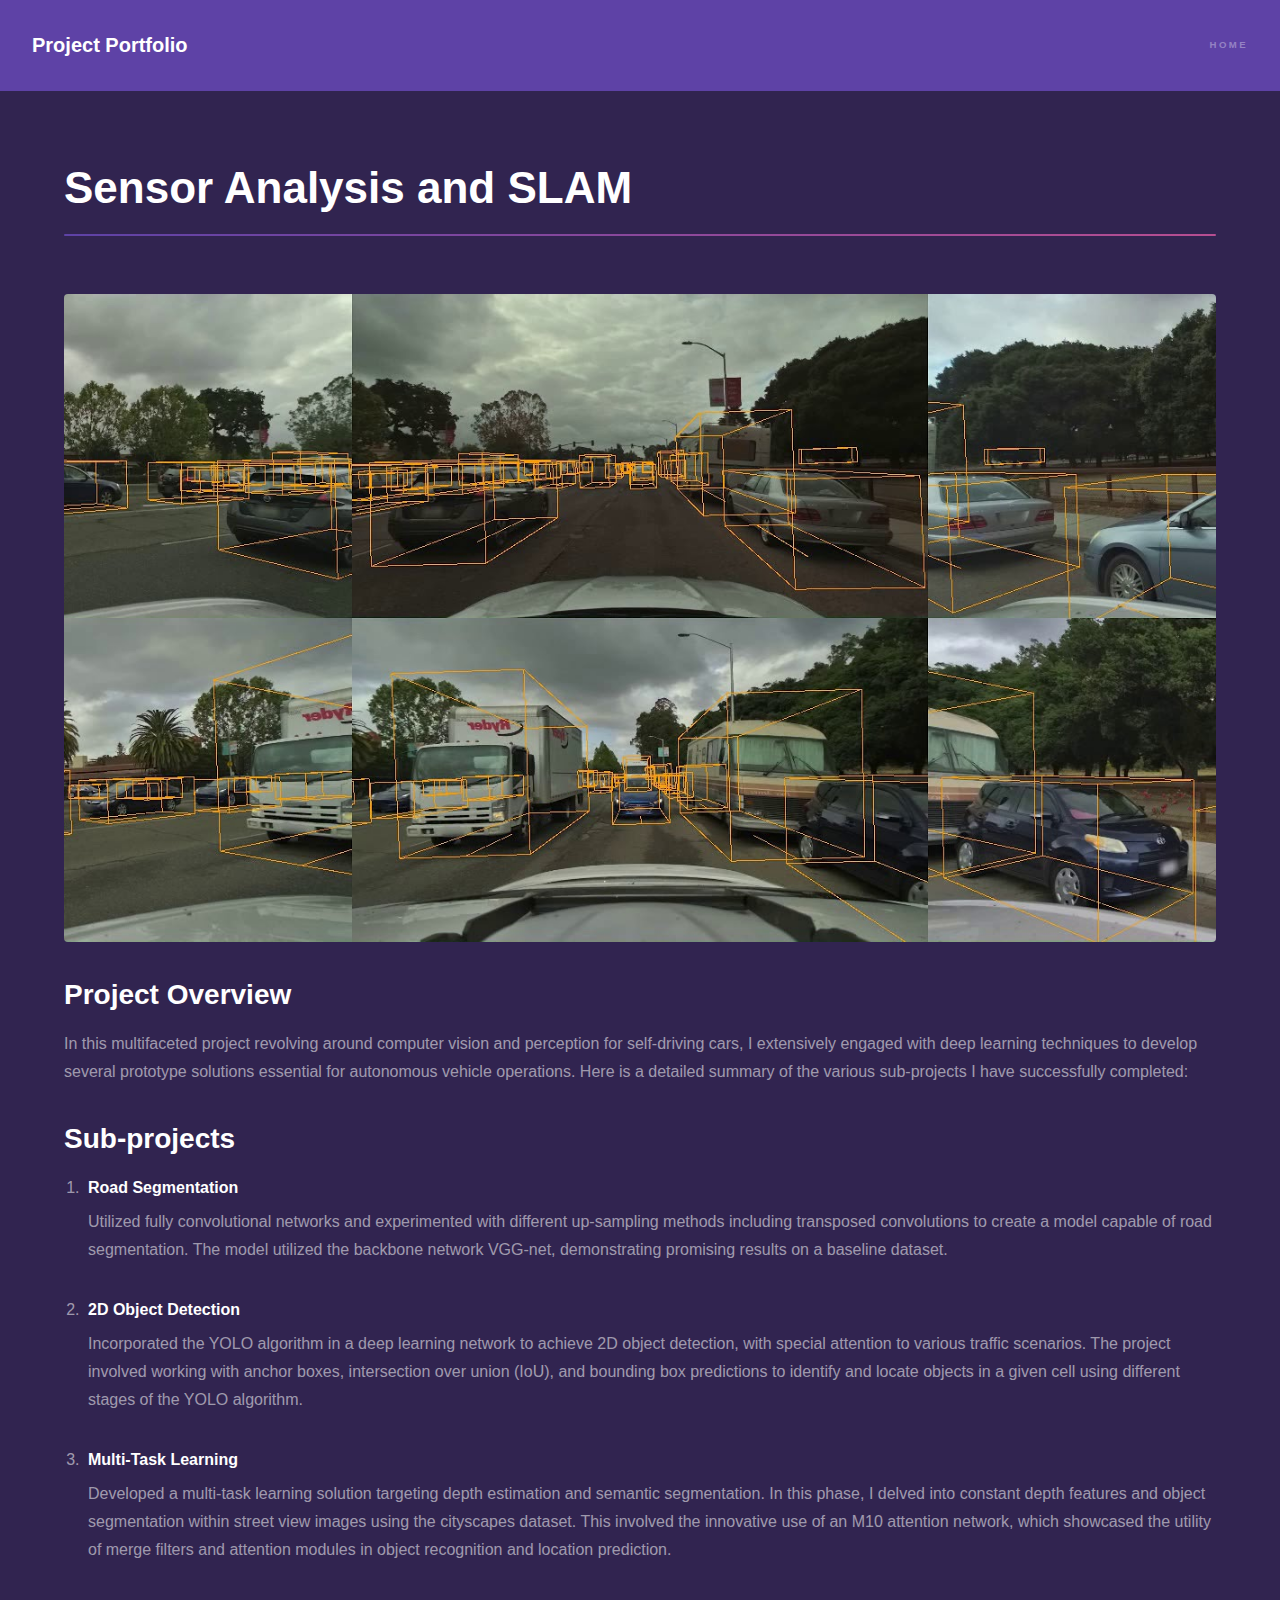
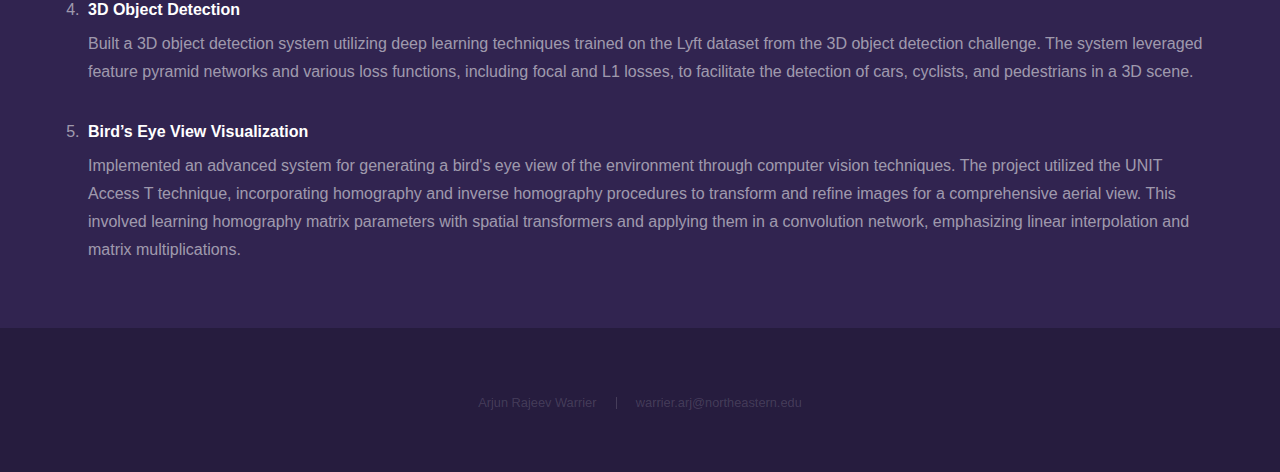
==== 1.html @ c4ad2c11 "Add files via upload" ====
<!DOCTYPE HTML>
<!--
	Hyperspace by HTML5 UP
	html5up.net | @ajlkn
	Free for personal and commercial use under the CCA 3.0 license (html5up.net/license)
-->
<html>
	<head>
		<title>Project</title>
		<meta charset="utf-8" />
		<meta name="viewport" content="width=device-width, initial-scale=1, user-scalable=no" />
		<link rel="stylesheet" href="assets/css/main.css" />
		<noscript><link rel="stylesheet" href="assets/css/noscript.css" /></noscript>
	</head>
	<body class="is-preload">

		<!-- Header -->
			<header id="header">
				<a href="5.html" class="title">Project Portfolio</a>
				<nav>
					<ul>
						<li><a href="index.html">Home</a></li>
					</ul>
				</nav>
			</header>

		<!-- Wrapper -->
			<div id="wrapper">

				<!-- Main -->
					<section id="main" class="wrapper">
						<div class="inner">
							<h1 class="major">Sensor Analysis and SLAM</h1>
							<span class="image fit"><img src="images/5_1.jpg" alt="" /></span>
							<h2>Project Overview</h2>
							<p>In this multifaceted project revolving around computer vision and perception for self-driving cars, I extensively engaged with deep learning techniques to develop several prototype solutions essential for autonomous vehicle operations. Here is a detailed summary of the various sub-projects I have successfully completed:</p>

							<!-- Sub-projects -->
							<h2>Sub-projects</h2>
							<ol>
								<li>
									<h4>Road Segmentation</h4>
									<p>Utilized fully convolutional networks and experimented with different up-sampling methods including transposed convolutions to create a model capable of road segmentation. The model utilized the backbone network VGG-net, demonstrating promising results on a baseline dataset.</p>
								</li>
								<li>
									<h4>2D Object Detection</h4>
									<p>Incorporated the YOLO algorithm in a deep learning network to achieve 2D object detection, with special attention to various traffic scenarios. The project involved working with anchor boxes, intersection over union (IoU), and bounding box predictions to identify and locate objects in a given cell using different stages of the YOLO algorithm.</li>
								<li>
									<h4>Multi-Task Learning</h4>
									<p>Developed a multi-task learning solution targeting depth estimation and semantic segmentation. In this phase, I delved into constant depth features and object segmentation within street view images using the cityscapes dataset. This involved the innovative use of an M10 attention network, which showcased the utility of merge filters and attention modules in object recognition and location prediction.</li>
								<li>
									<h4>3D Object Detection</h4>
									<p>Built a 3D object detection system utilizing deep learning techniques trained on the Lyft dataset from the 3D object detection challenge. The system leveraged feature pyramid networks and various loss functions, including focal and L1 losses, to facilitate the detection of cars, cyclists, and pedestrians in a 3D scene.</li>
								<li>
									<h4>Bird’s Eye View Visualization</h4>
									<p>Implemented an advanced system for generating a bird's eye view of the environment through computer vision techniques. The project utilized the UNIT Access T technique, incorporating homography and inverse homography procedures to transform and refine images for a comprehensive aerial view. This involved learning homography matrix parameters with spatial transformers and applying them in a convolution network, emphasizing linear interpolation and matrix multiplications.</li>
							</ol>

							<!-- Add more sub-project descriptions in a similar manner -->

						</div>
					</section>

			</div>

		<!-- Footer -->
			<footer id="footer" class="wrapper alt">
				<div class="inner" align="center">
					<ul class="menu">
						<li>Arjun Rajeev Warrier</li><li>warrier.arj@northeastern.edu</li>
					</ul>
				</div>
			</footer>

		<!-- Scripts -->
			<script src="assets/js/jquery.min.js"></script>
			<script src="assets/js/jquery.scrollex.min.js"></script>
			<script src="assets/js/jquery.scrolly.min.js"></script>
			<script src="assets/js/browser.min.js"></script>
			<script src="assets/js/breakpoints.min.js"></script>
			<script src="assets/js/util.js"></script>
			<script src="assets/js/main.js"></script>

	</body>
</html>
---- assets/css/main.css ----
@import url(fontawesome-all.min.css);

/*
	Hyperspace by HTML5 UP
	html5up.net | @ajlkn
	Free for personal and commercial use under the CCA 3.0 license (html5up.net/license)
*/

html, body, div, span, applet, object,
iframe, h1, h2, h3, h4, h5, h6, p, blockquote,
pre, a, abbr, acronym, address, big, cite,
code, del, dfn, em, img, ins, kbd, q, s, samp,
small, strike, strong, sub, sup, tt, var, b,
u, i, center, dl, dt, dd, ol, ul, li, fieldset,
form, label, legend, table, caption, tbody,
tfoot, thead, tr, th, td, article, aside,
canvas, details, embed, figure, figcaption,
footer, header, hgroup, menu, nav, output, ruby,
section, summary, time, mark, audio, video {
	margin: 0;
	padding: 0;
	border: 0;
	font-size: 100%;
	font: inherit;
	vertical-align: baseline;}

article, aside, details, figcaption, figure,
footer, header, hgroup, menu, nav, section {
	display: block;}

body {
	line-height: 1;
}

ol, ul {
	list-style: none;
}

blockquote, q {
	quotes: none;
}

	blockquote:before, blockquote:after, q:before, q:after {
		content: '';
		content: none;
	}

table {
	border-collapse: collapse;
	border-spacing: 0;
}

body {
	-webkit-text-size-adjust: none;
}

mark {
	background-color: transparent;
	color: inherit;
}

input::-moz-focus-inner {
	border: 0;
	padding: 0;
}

input, select, textarea {
	-moz-appearance: none;
	-webkit-appearance: none;
	-ms-appearance: none;
	appearance: none;
}

/* Basic */

	@-ms-viewport {
		width: device-width;
	}

	body {
		-ms-overflow-style: scrollbar;
	}

	@media screen and (max-width: 480px) {

		html, body {
			min-width: 320px;
		}

	}

	html {
		box-sizing: border-box;
	}

	*, *:before, *:after {
		box-sizing: inherit;
	}

	body {
		background: #312450;
	}

		body.is-preload *, body.is-preload *:before, body.is-preload *:after {
			-moz-animation: none !important;
			-webkit-animation: none !important;
			-ms-animation: none !important;
			animation: none !important;
			-moz-transition: none !important;
			-webkit-transition: none !important;
			-ms-transition: none !important;
			transition: none !important;
		}

/* Type */

	body, input, select, textarea {
		color: rgba(255, 255, 255, 0.55);
		font-family: Arial, Helvetica, sans-serif;
		font-size: 16.5pt;
		font-weight: normal;
		line-height: 1.75;
	}

		@media screen and (max-width: 1680px) {

			body, input, select, textarea {
				font-size: 13pt;
			}

		}

		@media screen and (max-width: 1280px) {

			body, input, select, textarea {
				font-size: 12pt;
			}

		}

		@media screen and (max-width: 360px) {

			body, input, select, textarea {
				font-size: 11pt;
			}

		}

	a {
		-moz-transition: color 0.2s ease, border-bottom-color 0.2s ease;
		-webkit-transition: color 0.2s ease, border-bottom-color 0.2s ease;
		-ms-transition: color 0.2s ease, border-bottom-color 0.2s ease;
		transition: color 0.2s ease, border-bottom-color 0.2s ease;
		border-bottom: dotted 1px rgba(255, 255, 255, 0.35);
		color: inherit;
		text-decoration: none;
	}

		a:hover {
			border-bottom-color: transparent;
			color: #ffffff;
		}

	strong, b {
		color: #ffffff;
		font-weight: bold;
	}

	em, i {
		font-style: italic;
	}

	p {
		margin: 0 0 2em 0;
	}

	h1, h2, h3, h4, h5, h6 {
		color: #ffffff;
		font-weight: bold;
		line-height: 1.5;
		margin: 0 0 0.5em 0;
	}

		h1 a, h2 a, h3 a, h4 a, h5 a, h6 a {
			color: inherit;
			text-decoration: none;
		}

	h1 {
		font-size: 2.75em;
	}

		h1.major {
			margin: 0 0 1.3em 0;
			position: relative;
			padding-bottom: 0.35em;
		}

			h1.major:after {
				background-image: -moz-linear-gradient(to right, #5e42a6, #b74e91);
				background-image: -webkit-linear-gradient(to right, #5e42a6, #b74e91);
				background-image: -ms-linear-gradient(to right, #5e42a6, #b74e91);
				background-image: linear-gradient(to right, #5e42a6, #b74e91);
				-moz-transition: max-width 0.2s ease;
				-webkit-transition: max-width 0.2s ease;
				-ms-transition: max-width 0.2s ease;
				transition: max-width 0.2s ease;
				border-radius: 0.2em;
				bottom: 0;
				content: '';
				height: 0.05em;
				position: absolute;
				right: 0;
				width: 100%;
			}

	h2 {
		font-size: 1.75em;
	}

	h3 {
		font-size: 1.1em;
	}

	h4 {
		font-size: 1em;
	}

	h5 {
		font-size: 0.8em;
	}

	h6 {
		font-size: 0.6em;
	}

	@media screen and (max-width: 736px) {

		h1 {
			font-size: 2em;
		}

		h2 {
			font-size: 1.25em;
		}

		h3 {
			font-size: 1em;
		}

		h4 {
			font-size: 0.8em;
		}

		h5 {
			font-size: 0.6em;
		}

		h6 {
			font-size: 0.6em;
		}

	}

	sub {
		font-size: 0.8em;
		position: relative;
		top: 0.5em;
	}

	sup {
		font-size: 0.8em;
		position: relative;
		top: -0.5em;
	}

	blockquote {
		border-left: solid 4px rgba(255, 255, 255, 0.15);
		font-style: italic;
		margin: 0 0 2em 0;
		padding: 0.5em 0 0.5em 2em;
	}

	code {
		background: rgba(255, 255, 255, 0.05);
		border-radius: 0.25em;
		border: solid 1px rgba(255, 255, 255, 0.15);
		font-family: "Courier New", monospace;
		font-size: 0.9em;
		margin: 0 0.25em;
		padding: 0.25em 0.65em;
	}

	pre {
		-webkit-overflow-scrolling: touch;
		font-family: "Courier New", monospace;
		font-size: 0.9em;
		margin: 0 0 2em 0;
	}

		pre code {
			display: block;
			line-height: 1.75em;
			padding: 1em 1.5em;
			overflow-x: auto;
		}

	hr {
		border: 0;
		border-bottom: solid 1px rgba(255, 255, 255, 0.15);
		margin: 2em 0;
	}

		hr.major {
			margin: 3em 0;
		}

	.align-left {
		text-align: left;
	}

	.align-center {
		text-align: center;
	}

	.align-right {
		text-align: right;
	}

/* Row */

	.row {
		display: flex;
		flex-wrap: wrap;
		box-sizing: border-box;
		align-items: stretch;
	}

		.row > * {
			box-sizing: border-box;
		}

		.row.gtr-uniform > * > :last-child {
			margin-bottom: 0;
		}

		.row.aln-left {
			justify-content: flex-start;
		}

		.row.aln-center {
			justify-content: center;
		}

		.row.aln-right {
			justify-content: flex-end;
		}

		.row.aln-top {
			align-items: flex-start;
		}

		.row.aln-middle {
			align-items: center;
		}

		.row.aln-bottom {
			align-items: flex-end;
		}

		.row > .imp {
			order: -1;
		}

		.row > .col-1 {
			width: 8.33333%;
		}

		.row > .off-1 {
			margin-left: 8.33333%;
		}

		.row > .col-2 {
			width: 16.66667%;
		}

		.row > .off-2 {
			margin-left: 16.66667%;
		}

		.row > .col-3 {
			width: 25%;
		}

		.row > .off-3 {
			margin-left: 25%;
		}

		.row > .col-4 {
			width: 33.33333%;
		}

		.row > .off-4 {
			margin-left: 33.33333%;
		}

		.row > .col-5 {
			width: 41.66667%;
		}

		.row > .off-5 {
			margin-left: 41.66667%;
		}

		.row > .col-6 {
			width: 50%;
		}

		.row > .off-6 {
			margin-left: 50%;
		}

		.row > .col-7 {
			width: 58.33333%;
		}

		.row > .off-7 {
			margin-left: 58.33333%;
		}

		.row > .col-8 {
			width: 66.66667%;
		}

		.row > .off-8 {
			margin-left: 66.66667%;
		}

		.row > .col-9 {
			width: 75%;
		}

		.row > .off-9 {
			margin-left: 75%;
		}

		.row > .col-10 {
			width: 83.33333%;
		}

		.row > .off-10 {
			margin-left: 83.33333%;
		}

		.row > .col-11 {
			width: 91.66667%;
		}

		.row > .off-11 {
			margin-left: 91.66667%;
		}

		.row > .col-12 {
			width: 100%;
		}

		.row > .off-12 {
			margin-left: 100%;
		}

		.row.gtr-0 {
			margin-top: 0;
			margin-left: 0em;
		}

			.row.gtr-0 > * {
				padding: 0 0 0 0em;
			}

			.row.gtr-0.gtr-uniform {
				margin-top: 0em;
			}

				.row.gtr-0.gtr-uniform > * {
					padding-top: 0em;
				}

		.row.gtr-25 {
			margin-top: 0;
			margin-left: -0.375em;
		}

			.row.gtr-25 > * {
				padding: 0 0 0 0.375em;
			}

			.row.gtr-25.gtr-uniform {
				margin-top: -0.375em;
			}

				.row.gtr-25.gtr-uniform > * {
					padding-top: 0.375em;
				}

		.row.gtr-50 {
			margin-top: 0;
			margin-left: -0.75em;
		}

			.row.gtr-50 > * {
				padding: 0 0 0 0.75em;
			}

			.row.gtr-50.gtr-uniform {
				margin-top: -0.75em;
			}

				.row.gtr-50.gtr-uniform > * {
					padding-top: 0.75em;
				}

		.row {
			margin-top: 0;
			margin-left: -1.5em;
		}

			.row > * {
				padding: 0 0 0 1.5em;
			}

			.row.gtr-uniform {
				margin-top: -1.5em;
			}

				.row.gtr-uniform > * {
					padding-top: 1.5em;
				}

		.row.gtr-150 {
			margin-top: 0;
			margin-left: -2.25em;
		}

			.row.gtr-150 > * {
				padding: 0 0 0 2.25em;
			}

			.row.gtr-150.gtr-uniform {
				margin-top: -2.25em;
			}

				.row.gtr-150.gtr-uniform > * {
					padding-top: 2.25em;
				}

		.row.gtr-200 {
			margin-top: 0;
			margin-left: -3em;
		}

			.row.gtr-200 > * {
				padding: 0 0 0 3em;
			}

			.row.gtr-200.gtr-uniform {
				margin-top: -3em;
			}

				.row.gtr-200.gtr-uniform > * {
					padding-top: 3em;
				}

		@media screen and (max-width: 1680px) {

			.row {
				display: flex;
				flex-wrap: wrap;
				box-sizing: border-box;
				align-items: stretch;
			}

				.row > * {
					box-sizing: border-box;
				}

				.row.gtr-uniform > * > :last-child {
					margin-bottom: 0;
				}

				.row.aln-left {
					justify-content: flex-start;
				}

				.row.aln-center {
					justify-content: center;
				}

				.row.aln-right {
					justify-content: flex-end;
				}

				.row.aln-top {
					align-items: flex-start;
				}

				.row.aln-middle {
					align-items: center;
				}

				.row.aln-bottom {
					align-items: flex-end;
				}

				.row > .imp-xlarge {
					order: -1;
				}

				.row > .col-1-xlarge {
					width: 8.33333%;
				}

				.row > .off-1-xlarge {
					margin-left: 8.33333%;
				}

				.row > .col-2-xlarge {
					width: 16.66667%;
				}

				.row > .off-2-xlarge {
					margin-left: 16.66667%;
				}

				.row > .col-3-xlarge {
					width: 25%;
				}

				.row > .off-3-xlarge {
					margin-left: 25%;
				}

				.row > .col-4-xlarge {
					width: 33.33333%;
				}

				.row > .off-4-xlarge {
					margin-left: 33.33333%;
				}

				.row > .col-5-xlarge {
					width: 41.66667%;
				}

				.row > .off-5-xlarge {
					margin-left: 41.66667%;
				}

				.row > .col-6-xlarge {
					width: 50%;
				}

				.row > .off-6-xlarge {
					margin-left: 50%;
				}

				.row > .col-7-xlarge {
					width: 58.33333%;
				}

				.row > .off-7-xlarge {
					margin-left: 58.33333%;
				}

				.row > .col-8-xlarge {
					width: 66.66667%;
				}

				.row > .off-8-xlarge {
					margin-left: 66.66667%;
				}

				.row > .col-9-xlarge {
					width: 75%;
				}

				.row > .off-9-xlarge {
					margin-left: 75%;
				}

				.row > .col-10-xlarge {
					width: 83.33333%;
				}

				.row > .off-10-xlarge {
					margin-left: 83.33333%;
				}

				.row > .col-11-xlarge {
					width: 91.66667%;
				}

				.row > .off-11-xlarge {
					margin-left: 91.66667%;
				}

				.row > .col-12-xlarge {
					width: 100%;
				}

				.row > .off-12-xlarge {
					margin-left: 100%;
				}

				.row.gtr-0 {
					margin-top: 0;
					margin-left: 0em;
				}

					.row.gtr-0 > * {
						padding: 0 0 0 0em;
					}

					.row.gtr-0.gtr-uniform {
						margin-top: 0em;
					}

						.row.gtr-0.gtr-uniform > * {
							padding-top: 0em;
						}

				.row.gtr-25 {
					margin-top: 0;
					margin-left: -0.375em;
				}

					.row.gtr-25 > * {
						padding: 0 0 0 0.375em;
					}

					.row.gtr-25.gtr-uniform {
						margin-top: -0.375em;
					}

						.row.gtr-25.gtr-uniform > * {
							padding-top: 0.375em;
						}

				.row.gtr-50 {
					margin-top: 0;
					margin-left: -0.75em;
				}

					.row.gtr-50 > * {
						padding: 0 0 0 0.75em;
					}

					.row.gtr-50.gtr-uniform {
						margin-top: -0.75em;
					}

						.row.gtr-50.gtr-uniform > * {
							padding-top: 0.75em;
						}

				.row {
					margin-top: 0;
					margin-left: -1.5em;
				}

					.row > * {
						padding: 0 0 0 1.5em;
					}

					.row.gtr-uniform {
						margin-top: -1.5em;
					}

						.row.gtr-uniform > * {
							padding-top: 1.5em;
						}

				.row.gtr-150 {
					margin-top: 0;
					margin-left: -2.25em;
				}

					.row.gtr-150 > * {
						padding: 0 0 0 2.25em;
					}

					.row.gtr-150.gtr-uniform {
						margin-top: -2.25em;
					}

						.row.gtr-150.gtr-uniform > * {
							padding-top: 2.25em;
						}

				.row.gtr-200 {
					margin-top: 0;
					margin-left: -3em;
				}

					.row.gtr-200 > * {
						padding: 0 0 0 3em;
					}

					.row.gtr-200.gtr-uniform {
						margin-top: -3em;
					}

						.row.gtr-200.gtr-uniform > * {
							padding-top: 3em;
						}

		}

		@media screen and (max-width: 1280px) {

			.row {
				display: flex;
				flex-wrap: wrap;
				box-sizing: border-box;
				align-items: stretch;
			}

				.row > * {
					box-sizing: border-box;
				}

				.row.gtr-uniform > * > :last-child {
					margin-bottom: 0;
				}

				.row.aln-left {
					justify-content: flex-start;
				}

				.row.aln-center {
					justify-content: center;
				}

				.row.aln-right {
					justify-content: flex-end;
				}

				.row.aln-top {
					align-items: flex-start;
				}

				.row.aln-middle {
					align-items: center;
				}

				.row.aln-bottom {
					align-items: flex-end;
				}

				.row > .imp-large {
					order: -1;
				}

				.row > .col-1-large {
					width: 8.33333%;
				}

				.row > .off-1-large {
					margin-left: 8.33333%;
				}

				.row > .col-2-large {
					width: 16.66667%;
				}

				.row > .off-2-large {
					margin-left: 16.66667%;
				}

				.row > .col-3-large {
					width: 25%;
				}

				.row > .off-3-large {
					margin-left: 25%;
				}

				.row > .col-4-large {
					width: 33.33333%;
				}

				.row > .off-4-large {
					margin-left: 33.33333%;
				}

				.row > .col-5-large {
					width: 41.66667%;
				}

				.row > .off-5-large {
					margin-left: 41.66667%;
				}

				.row > .col-6-large {
					width: 50%;
				}

				.row > .off-6-large {
					margin-left: 50%;
				}

				.row > .col-7-large {
					width: 58.33333%;
				}

				.row > .off-7-large {
					margin-left: 58.33333%;
				}

				.row > .col-8-large {
					width: 66.66667%;
				}

				.row > .off-8-large {
					margin-left: 66.66667%;
				}

				.row > .col-9-large {
					width: 75%;
				}

				.row > .off-9-large {
					margin-left: 75%;
				}

				.row > .col-10-large {
					width: 83.33333%;
				}

				.row > .off-10-large {
					margin-left: 83.33333%;
				}

				.row > .col-11-large {
					width: 91.66667%;
				}

				.row > .off-11-large {
					margin-left: 91.66667%;
				}

				.row > .col-12-large {
					width: 100%;
				}

				.row > .off-12-large {
					margin-left: 100%;
				}

				.row.gtr-0 {
					margin-top: 0;
					margin-left: 0em;
				}

					.row.gtr-0 > * {
						padding: 0 0 0 0em;
					}

					.row.gtr-0.gtr-uniform {
						margin-top: 0em;
					}

						.row.gtr-0.gtr-uniform > * {
							padding-top: 0em;
						}

				.row.gtr-25 {
					margin-top: 0;
					margin-left: -0.375em;
				}

					.row.gtr-25 > * {
						padding: 0 0 0 0.375em;
					}

					.row.gtr-25.gtr-uniform {
						margin-top: -0.375em;
					}

						.row.gtr-25.gtr-uniform > * {
							padding-top: 0.375em;
						}

				.row.gtr-50 {
					margin-top: 0;
					margin-left: -0.75em;
				}

					.row.gtr-50 > * {
						padding: 0 0 0 0.75em;
					}

					.row.gtr-50.gtr-uniform {
						margin-top: -0.75em;
					}

						.row.gtr-50.gtr-uniform > * {
							padding-top: 0.75em;
						}

				.row {
					margin-top: 0;
					margin-left: -1.5em;
				}

					.row > * {
						padding: 0 0 0 1.5em;
					}

					.row.gtr-uniform {
						margin-top: -1.5em;
					}

						.row.gtr-uniform > * {
							padding-top: 1.5em;
						}

				.row.gtr-150 {
					margin-top: 0;
					margin-left: -2.25em;
				}

					.row.gtr-150 > * {
						padding: 0 0 0 2.25em;
					}

					.row.gtr-150.gtr-uniform {
						margin-top: -2.25em;
					}

						.row.gtr-150.gtr-uniform > * {
							padding-top: 2.25em;
						}

				.row.gtr-200 {
					margin-top: 0;
					margin-left: -3em;
				}

					.row.gtr-200 > * {
						padding: 0 0 0 3em;
					}

					.row.gtr-200.gtr-uniform {
						margin-top: -3em;
					}

						.row.gtr-200.gtr-uniform > * {
							padding-top: 3em;
						}

		}

		@media screen and (max-width: 980px) {

			.row {
				display: flex;
				flex-wrap: wrap;
				box-sizing: border-box;
				align-items: stretch;
			}

				.row > * {
					box-sizing: border-box;
				}

				.row.gtr-uniform > * > :last-child {
					margin-bottom: 0;
				}

				.row.aln-left {
					justify-content: flex-start;
				}

				.row.aln-center {
					justify-content: center;
				}

				.row.aln-right {
					justify-content: flex-end;
				}

				.row.aln-top {
					align-items: flex-start;
				}

				.row.aln-middle {
					align-items: center;
				}

				.row.aln-bottom {
					align-items: flex-end;
				}

				.row > .imp-medium {
					order: -1;
				}

				.row > .col-1-medium {
					width: 8.33333%;
				}

				.row > .off-1-medium {
					margin-left: 8.33333%;
				}

				.row > .col-2-medium {
					width: 16.66667%;
				}

				.row > .off-2-medium {
					margin-left: 16.66667%;
				}

				.row > .col-3-medium {
					width: 25%;
				}

				.row > .off-3-medium {
					margin-left: 25%;
				}

				.row > .col-4-medium {
					width: 33.33333%;
				}

				.row > .off-4-medium {
					margin-left: 33.33333%;
				}

				.row > .col-5-medium {
					width: 41.66667%;
				}

				.row > .off-5-medium {
					margin-left: 41.66667%;
				}

				.row > .col-6-medium {
					width: 50%;
				}

				.row > .off-6-medium {
					margin-left: 50%;
				}

				.row > .col-7-medium {
					width: 58.33333%;
				}

				.row > .off-7-medium {
					margin-left: 58.33333%;
				}

				.row > .col-8-medium {
					width: 66.66667%;
				}

				.row > .off-8-medium {
					margin-left: 66.66667%;
				}

				.row > .col-9-medium {
					width: 75%;
				}

				.row > .off-9-medium {
					margin-left: 75%;
				}

				.row > .col-10-medium {
					width: 83.33333%;
				}

				.row > .off-10-medium {
					margin-left: 83.33333%;
				}

				.row > .col-11-medium {
					width: 91.66667%;
				}

				.row > .off-11-medium {
					margin-left: 91.66667%;
				}

				.row > .col-12-medium {
					width: 100%;
				}

				.row > .off-12-medium {
					margin-left: 100%;
				}

				.row.gtr-0 {
					margin-top: 0;
					margin-left: 0em;
				}

					.row.gtr-0 > * {
						padding: 0 0 0 0em;
					}

					.row.gtr-0.gtr-uniform {
						margin-top: 0em;
					}

						.row.gtr-0.gtr-uniform > * {
							padding-top: 0em;
						}

				.row.gtr-25 {
					margin-top: 0;
					margin-left: -0.375em;
				}

					.row.gtr-25 > * {
						padding: 0 0 0 0.375em;
					}

					.row.gtr-25.gtr-uniform {
						margin-top: -0.375em;
					}

						.row.gtr-25.gtr-uniform > * {
							padding-top: 0.375em;
						}

				.row.gtr-50 {
					margin-top: 0;
					margin-left: -0.75em;
				}

					.row.gtr-50 > * {
						padding: 0 0 0 0.75em;
					}

					.row.gtr-50.gtr-uniform {
						margin-top: -0.75em;
					}

						.row.gtr-50.gtr-uniform > * {
							padding-top: 0.75em;
						}

				.row {
					margin-top: 0;
					margin-left: -1.5em;
				}

					.row > * {
						padding: 0 0 0 1.5em;
					}

					.row.gtr-uniform {
						margin-top: -1.5em;
					}

						.row.gtr-uniform > * {
							padding-top: 1.5em;
						}

				.row.gtr-150 {
					margin-top: 0;
					margin-left: -2.25em;
				}

					.row.gtr-150 > * {
						padding: 0 0 0 2.25em;
					}

					.row.gtr-150.gtr-uniform {
						margin-top: -2.25em;
					}

						.row.gtr-150.gtr-uniform > * {
							padding-top: 2.25em;
						}

				.row.gtr-200 {
					margin-top: 0;
					margin-left: -3em;
				}

					.row.gtr-200 > * {
						padding: 0 0 0 3em;
					}

					.row.gtr-200.gtr-uniform {
						margin-top: -3em;
					}

						.row.gtr-200.gtr-uniform > * {
							padding-top: 3em;
						}

		}

		@media screen and (max-width: 736px) {

			.row {
				display: flex;
				flex-wrap: wrap;
				box-sizing: border-box;
				align-items: stretch;
			}

				.row > * {
					box-sizing: border-box;
				}

				.row.gtr-uniform > * > :last-child {
					margin-bottom: 0;
				}

				.row.aln-left {
					justify-content: flex-start;
				}

				.row.aln-center {
					justify-content: center;
				}

				.row.aln-right {
					justify-content: flex-end;
				}

				.row.aln-top {
					align-items: flex-start;
				}

				.row.aln-middle {
					align-items: center;
				}

				.row.aln-bottom {
					align-items: flex-end;
				}

				.row > .imp-small {
					order: -1;
				}

				.row > .col-1-small {
					width: 8.33333%;
				}

				.row > .off-1-small {
					margin-left: 8.33333%;
				}

				.row > .col-2-small {
					width: 16.66667%;
				}

				.row > .off-2-small {
					margin-left: 16.66667%;
				}

				.row > .col-3-small {
					width: 25%;
				}

				.row > .off-3-small {
					margin-left: 25%;
				}

				.row > .col-4-small {
					width: 33.33333%;
				}

				.row > .off-4-small {
					margin-left: 33.33333%;
				}

				.row > .col-5-small {
					width: 41.66667%;
				}

				.row > .off-5-small {
					margin-left: 41.66667%;
				}

				.row > .col-6-small {
					width: 50%;
				}

				.row > .off-6-small {
					margin-left: 50%;
				}

				.row > .col-7-small {
					width: 58.33333%;
				}

				.row > .off-7-small {
					margin-left: 58.33333%;
				}

				.row > .col-8-small {
					width: 66.66667%;
				}

				.row > .off-8-small {
					margin-left: 66.66667%;
				}

				.row > .col-9-small {
					width: 75%;
				}

				.row > .off-9-small {
					margin-left: 75%;
				}

				.row > .col-10-small {
					width: 83.33333%;
				}

				.row > .off-10-small {
					margin-left: 83.33333%;
				}

				.row > .col-11-small {
					width: 91.66667%;
				}

				.row > .off-11-small {
					margin-left: 91.66667%;
				}

				.row > .col-12-small {
					width: 100%;
				}

				.row > .off-12-small {
					margin-left: 100%;
				}

				.row.gtr-0 {
					margin-top: 0;
					margin-left: 0em;
				}

					.row.gtr-0 > * {
						padding: 0 0 0 0em;
					}

					.row.gtr-0.gtr-uniform {
						margin-top: 0em;
					}

						.row.gtr-0.gtr-uniform > * {
							padding-top: 0em;
						}

				.row.gtr-25 {
					margin-top: 0;
					margin-left: -0.375em;
				}

					.row.gtr-25 > * {
						padding: 0 0 0 0.375em;
					}

					.row.gtr-25.gtr-uniform {
						margin-top: -0.375em;
					}

						.row.gtr-25.gtr-uniform > * {
							padding-top: 0.375em;
						}

				.row.gtr-50 {
					margin-top: 0;
					margin-left: -0.75em;
				}

					.row.gtr-50 > * {
						padding: 0 0 0 0.75em;
					}

					.row.gtr-50.gtr-uniform {
						margin-top: -0.75em;
					}

						.row.gtr-50.gtr-uniform > * {
							padding-top: 0.75em;
						}

				.row {
					margin-top: 0;
					margin-left: -1.5em;
				}

					.row > * {
						padding: 0 0 0 1.5em;
					}

					.row.gtr-uniform {
						margin-top: -1.5em;
					}

						.row.gtr-uniform > * {
							padding-top: 1.5em;
						}

				.row.gtr-150 {
					margin-top: 0;
					margin-left: -2.25em;
				}

					.row.gtr-150 > * {
						padding: 0 0 0 2.25em;
					}

					.row.gtr-150.gtr-uniform {
						margin-top: -2.25em;
					}

						.row.gtr-150.gtr-uniform > * {
							padding-top: 2.25em;
						}

				.row.gtr-200 {
					margin-top: 0;
					margin-left: -3em;
				}

					.row.gtr-200 > * {
						padding: 0 0 0 3em;
					}

					.row.gtr-200.gtr-uniform {
						margin-top: -3em;
					}

						.row.gtr-200.gtr-uniform > * {
							padding-top: 3em;
						}

		}

		@media screen and (max-width: 480px) {

			.row {
				display: flex;
				flex-wrap: wrap;
				box-sizing: border-box;
				align-items: stretch;
			}

				.row > * {
					box-sizing: border-box;
				}

				.row.gtr-uniform > * > :last-child {
					margin-bottom: 0;
				}

				.row.aln-left {
					justify-content: flex-start;
				}

				.row.aln-center {
					justify-content: center;
				}

				.row.aln-right {
					justify-content: flex-end;
				}

				.row.aln-top {
					align-items: flex-start;
				}

				.row.aln-middle {
					align-items: center;
				}

				.row.aln-bottom {
					align-items: flex-end;
				}

				.row > .imp-xsmall {
					order: -1;
				}

				.row > .col-1-xsmall {
					width: 8.33333%;
				}

				.row > .off-1-xsmall {
					margin-left: 8.33333%;
				}

				.row > .col-2-xsmall {
					width: 16.66667%;
				}

				.row > .off-2-xsmall {
					margin-left: 16.66667%;
				}

				.row > .col-3-xsmall {
					width: 25%;
				}

				.row > .off-3-xsmall {
					margin-left: 25%;
				}

				.row > .col-4-xsmall {
					width: 33.33333%;
				}

				.row > .off-4-xsmall {
					margin-left: 33.33333%;
				}

				.row > .col-5-xsmall {
					width: 41.66667%;
				}

				.row > .off-5-xsmall {
					margin-left: 41.66667%;
				}

				.row > .col-6-xsmall {
					width: 50%;
				}

				.row > .off-6-xsmall {
					margin-left: 50%;
				}

				.row > .col-7-xsmall {
					width: 58.33333%;
				}

				.row > .off-7-xsmall {
					margin-left: 58.33333%;
				}

				.row > .col-8-xsmall {
					width: 66.66667%;
				}

				.row > .off-8-xsmall {
					margin-left: 66.66667%;
				}

				.row > .col-9-xsmall {
					width: 75%;
				}

				.row > .off-9-xsmall {
					margin-left: 75%;
				}

				.row > .col-10-xsmall {
					width: 83.33333%;
				}

				.row > .off-10-xsmall {
					margin-left: 83.33333%;
				}

				.row > .col-11-xsmall {
					width: 91.66667%;
				}

				.row > .off-11-xsmall {
					margin-left: 91.66667%;
				}

				.row > .col-12-xsmall {
					width: 100%;
				}

				.row > .off-12-xsmall {
					margin-left: 100%;
				}

				.row.gtr-0 {
					margin-top: 0;
					margin-left: 0em;
				}

					.row.gtr-0 > * {
						padding: 0 0 0 0em;
					}

					.row.gtr-0.gtr-uniform {
						margin-top: 0em;
					}

						.row.gtr-0.gtr-uniform > * {
							padding-top: 0em;
						}

				.row.gtr-25 {
					margin-top: 0;
					margin-left: -0.375em;
				}

					.row.gtr-25 > * {
						padding: 0 0 0 0.375em;
					}

					.row.gtr-25.gtr-uniform {
						margin-top: -0.375em;
					}

						.row.gtr-25.gtr-uniform > * {
							padding-top: 0.375em;
						}

				.row.gtr-50 {
					margin-top: 0;
					margin-left: -0.75em;
				}

					.row.gtr-50 > * {
						padding: 0 0 0 0.75em;
					}

					.row.gtr-50.gtr-uniform {
						margin-top: -0.75em;
					}

						.row.gtr-50.gtr-uniform > * {
							padding-top: 0.75em;
						}

				.row {
					margin-top: 0;
					margin-left: -1.5em;
				}

					.row > * {
						padding: 0 0 0 1.5em;
					}

					.row.gtr-uniform {
						margin-top: -1.5em;
					}

						.row.gtr-uniform > * {
							padding-top: 1.5em;
						}

				.row.gtr-150 {
					margin-top: 0;
					margin-left: -2.25em;
				}

					.row.gtr-150 > * {
						padding: 0 0 0 2.25em;
					}

					.row.gtr-150.gtr-uniform {
						margin-top: -2.25em;
					}

						.row.gtr-150.gtr-uniform > * {
							padding-top: 2.25em;
						}

				.row.gtr-200 {
					margin-top: 0;
					margin-left: -3em;
				}

					.row.gtr-200 > * {
						padding: 0 0 0 3em;
					}

					.row.gtr-200.gtr-uniform {
						margin-top: -3em;
					}

						.row.gtr-200.gtr-uniform > * {
							padding-top: 3em;
						}

		}

/* Box */

	.box {
		border-radius: 0.25em;
		border: solid 1px rgba(255, 255, 255, 0.15);
		margin-bottom: 2em;
		padding: 1.5em;
	}

		.box > :last-child,
		.box > :last-child > :last-child,
		.box > :last-child > :last-child > :last-child {
			margin-bottom: 0;
		}

		.box.alt {
			border: 0;
			border-radius: 0;
			padding: 0;
		}

/* Button */

	input[type="submit"],
	input[type="reset"],
	input[type="button"],
	button,
	.button {
		-moz-appearance: none;
		-webkit-appearance: none;
		-ms-appearance: none;
		appearance: none;
		-moz-transition: border-color 0.2s ease;
		-webkit-transition: border-color 0.2s ease;
		-ms-transition: border-color 0.2s ease;
		transition: border-color 0.2s ease;
		background-color: transparent;
		border: solid 1px !important;
		border-color: rgba(255, 255, 255, 0.15) !important;
		border-radius: 3em;
		color: #ffffff !important;
		cursor: pointer;
		display: inline-block;
		font-size: 0.6em;
		font-weight: bold;
		height: calc(4.75em + 2px);
		letter-spacing: 0.25em;
		line-height: 4.75em;
		outline: 0;
		padding: 0 3.75em;
		position: relative;
		text-align: center;
		text-decoration: none;
		text-transform: uppercase;
		white-space: nowrap;
	}

		input[type="submit"]:after,
		input[type="reset"]:after,
		input[type="button"]:after,
		button:after,
		.button:after {
			-moz-transform: scale(0.25);
			-webkit-transform: scale(0.25);
			-ms-transform: scale(0.25);
			transform: scale(0.25);
			pointer-events: none;
			-moz-transition: opacity 0.2s ease, -moz-transform 0.2s ease;
			-webkit-transition: opacity 0.2s ease, -webkit-transform 0.2s ease;
			-ms-transition: opacity 0.2s ease, -ms-transform 0.2s ease;
			transition: opacity 0.2s ease, transform 0.2s ease;
			background: #ffffff;
			border-radius: 3em;
			content: '';
			height: 100%;
			left: 0;
			opacity: 0;
			position: absolute;
			top: 0;
			width: 100%;
		}

		input[type="submit"].icon:before,
		input[type="reset"].icon:before,
		input[type="button"].icon:before,
		button.icon:before,
		.button.icon:before {
			margin-right: 0.75em;
		}

		input[type="submit"].fit,
		input[type="reset"].fit,
		input[type="button"].fit,
		button.fit,
		.button.fit {
			width: 100%;
		}

		input[type="submit"].small,
		input[type="reset"].small,
		input[type="button"].small,
		button.small,
		.button.small {
			font-size: 0.4em;
		}

		input[type="submit"].large,
		input[type="reset"].large,
		input[type="button"].large,
		button.large,
		.button.large {
			font-size: 0.8em;
		}

		input[type="submit"].primary,
		input[type="reset"].primary,
		input[type="button"].primary,
		button.primary,
		.button.primary {
			background-color: #ffffff;
			color: #312450 !important;
		}

			input[type="submit"].primary:after,
			input[type="reset"].primary:after,
			input[type="button"].primary:after,
			button.primary:after,
			.button.primary:after {
				display: none;
			}

		input[type="submit"].disabled, input[type="submit"]:disabled,
		input[type="reset"].disabled,
		input[type="reset"]:disabled,
		input[type="button"].disabled,
		input[type="button"]:disabled,
		button.disabled,
		button:disabled,
		.button.disabled,
		.button:disabled {
			cursor: default;
			opacity: 0.5;
			pointer-events: none;
		}

		input[type="submit"]:hover,
		input[type="reset"]:hover,
		input[type="button"]:hover,
		button:hover,
		.button:hover {
			border-color: rgba(255, 255, 255, 0.55) !important;
		}

			input[type="submit"]:hover:after,
			input[type="reset"]:hover:after,
			input[type="button"]:hover:after,
			button:hover:after,
			.button:hover:after {
				opacity: 0.05;
				-moz-transform: scale(1);
				-webkit-transform: scale(1);
				-ms-transform: scale(1);
				transform: scale(1);
			}

			input[type="submit"]:hover:active,
			input[type="reset"]:hover:active,
			input[type="button"]:hover:active,
			button:hover:active,
			.button:hover:active {
				border-color: #ffffff !important;
			}

				input[type="submit"]:hover:active:after,
				input[type="reset"]:hover:active:after,
				input[type="button"]:hover:active:after,
				button:hover:active:after,
				.button:hover:active:after {
					opacity: 0.1;
				}

/* Features */

	.features {
		display: -moz-flex;
		display: -webkit-flex;
		display: -ms-flex;
		display: flex;
		-moz-flex-wrap: wrap;
		-webkit-flex-wrap: wrap;
		-ms-flex-wrap: wrap;
		flex-wrap: wrap;
		border-radius: 0.25em;
		border: solid 1px rgba(255, 255, 255, 0.15);
		background: rgba(255, 255, 255, 0.05);
		margin: 0 0 2em 0;
	}

		.features section {
			padding: 3.5em 3em 1em 7em ;
			width: 50%;
			border-top: solid 1px rgba(255, 255, 255, 0.15);
			position: relative;
		}

			.features section:nth-child(-n + 2) {
				border-top-width: 0;
			}

			.features section:nth-child(2n) {
				border-left: solid 1px rgba(255, 255, 255, 0.15);
			}

			.features section .icon {
				-moz-transition: opacity 0.5s ease, -moz-transform 0.5s ease;
				-webkit-transition: opacity 0.5s ease, -webkit-transform 0.5s ease;
				-ms-transition: opacity 0.5s ease, -ms-transform 0.5s ease;
				transition: opacity 0.5s ease, transform 0.5s ease;
				-moz-transition-delay: 1s;
				-webkit-transition-delay: 1s;
				-ms-transition-delay: 1s;
				transition-delay: 1s;
				-moz-transform: scale(1);
				-webkit-transform: scale(1);
				-ms-transform: scale(1);
				transform: scale(1);
				position: absolute;
				left: 3em;
				top: 3em;
				opacity: 1;
			}

			.features section:nth-child(1) .icon {
				-moz-transition-delay: 0.15s;
				-webkit-transition-delay: 0.15s;
				-ms-transition-delay: 0.15s;
				transition-delay: 0.15s;
			}

			.features section:nth-child(2) .icon {
				-moz-transition-delay: 0.3s;
				-webkit-transition-delay: 0.3s;
				-ms-transition-delay: 0.3s;
				transition-delay: 0.3s;
			}

			.features section:nth-child(3) .icon {
				-moz-transition-delay: 0.45s;
				-webkit-transition-delay: 0.45s;
				-ms-transition-delay: 0.45s;
				transition-delay: 0.45s;
			}

			.features section:nth-child(4) .icon {
				-moz-transition-delay: 0.6s;
				-webkit-transition-delay: 0.6s;
				-ms-transition-delay: 0.6s;
				transition-delay: 0.6s;
			}

			.features section:nth-child(5) .icon {
				-moz-transition-delay: 0.75s;
				-webkit-transition-delay: 0.75s;
				-ms-transition-delay: 0.75s;
				transition-delay: 0.75s;
			}

			.features section:nth-child(6) .icon {
				-moz-transition-delay: 0.9s;
				-webkit-transition-delay: 0.9s;
				-ms-transition-delay: 0.9s;
				transition-delay: 0.9s;
			}

			.features section:nth-child(7) .icon {
				-moz-transition-delay: 1.05s;
				-webkit-transition-delay: 1.05s;
				-ms-transition-delay: 1.05s;
				transition-delay: 1.05s;
			}

			.features section:nth-child(8) .icon {
				-moz-transition-delay: 1.2s;
				-webkit-transition-delay: 1.2s;
				-ms-transition-delay: 1.2s;
				transition-delay: 1.2s;
			}

			.features section:nth-child(9) .icon {
				-moz-transition-delay: 1.35s;
				-webkit-transition-delay: 1.35s;
				-ms-transition-delay: 1.35s;
				transition-delay: 1.35s;
			}

			.features section:nth-child(10) .icon {
				-moz-transition-delay: 1.5s;
				-webkit-transition-delay: 1.5s;
				-ms-transition-delay: 1.5s;
				transition-delay: 1.5s;
			}

			.features section:nth-child(11) .icon {
				-moz-transition-delay: 1.65s;
				-webkit-transition-delay: 1.65s;
				-ms-transition-delay: 1.65s;
				transition-delay: 1.65s;
			}

			.features section:nth-child(12) .icon {
				-moz-transition-delay: 1.8s;
				-webkit-transition-delay: 1.8s;
				-ms-transition-delay: 1.8s;
				transition-delay: 1.8s;
			}

			.features section:nth-child(13) .icon {
				-moz-transition-delay: 1.95s;
				-webkit-transition-delay: 1.95s;
				-ms-transition-delay: 1.95s;
				transition-delay: 1.95s;
			}

			.features section:nth-child(14) .icon {
				-moz-transition-delay: 2.1s;
				-webkit-transition-delay: 2.1s;
				-ms-transition-delay: 2.1s;
				transition-delay: 2.1s;
			}

			.features section:nth-child(15) .icon {
				-moz-transition-delay: 2.25s;
				-webkit-transition-delay: 2.25s;
				-ms-transition-delay: 2.25s;
				transition-delay: 2.25s;
			}

			.features section:nth-child(16) .icon {
				-moz-transition-delay: 2.4s;
				-webkit-transition-delay: 2.4s;
				-ms-transition-delay: 2.4s;
				transition-delay: 2.4s;
			}

			.features section:nth-child(17) .icon {
				-moz-transition-delay: 2.55s;
				-webkit-transition-delay: 2.55s;
				-ms-transition-delay: 2.55s;
				transition-delay: 2.55s;
			}

			.features section:nth-child(18) .icon {
				-moz-transition-delay: 2.7s;
				-webkit-transition-delay: 2.7s;
				-ms-transition-delay: 2.7s;
				transition-delay: 2.7s;
			}

			.features section:nth-child(19) .icon {
				-moz-transition-delay: 2.85s;
				-webkit-transition-delay: 2.85s;
				-ms-transition-delay: 2.85s;
				transition-delay: 2.85s;
			}

			.features section:nth-child(20) .icon {
				-moz-transition-delay: 3s;
				-webkit-transition-delay: 3s;
				-ms-transition-delay: 3s;
				transition-delay: 3s;
			}

		.features.inactive section .icon {
			-moz-transform: scale(0.5);
			-webkit-transform: scale(0.5);
			-ms-transform: scale(0.5);
			transform: scale(0.5);
			opacity: 0;
		}

		@media screen and (max-width: 980px) {

			.features {
				display: block;
			}

				.features section {
					border-top-width: 1px !important;
					border-left-width: 0 !important;
					width: 100%;
				}

					.features section:first-child {
						border-top-width: 0 !important;
					}

		}

		@media screen and (max-width: 736px) {

			.features section {
				padding: 2.5em 1.5em 0.1em 5.5em ;
			}

				.features section .icon {
					left: 1.5em;
					top: 2em;
				}

		}

		@media screen and (max-width: 480px) {

			.features section {
				padding: 2em 1.5em 0.1em 1.5em ;
			}

				.features section .icon {
					left: 0;
					position: relative;
					top: 0;
				}

		}

/* Form */

	form {
		margin: 0 0 2em 0;
	}

		form > :last-child {
			margin-bottom: 0;
		}

		form > .fields {
			display: -moz-flex;
			display: -webkit-flex;
			display: -ms-flex;
			display: flex;
			-moz-flex-wrap: wrap;
			-webkit-flex-wrap: wrap;
			-ms-flex-wrap: wrap;
			flex-wrap: wrap;
			width: calc(100% + 3em);
			margin: -1.5em 0 2em -1.5em;
		}

			form > .fields > .field {
				-moz-flex-grow: 0;
				-webkit-flex-grow: 0;
				-ms-flex-grow: 0;
				flex-grow: 0;
				-moz-flex-shrink: 0;
				-webkit-flex-shrink: 0;
				-ms-flex-shrink: 0;
				flex-shrink: 0;
				padding: 1.5em 0 0 1.5em;
				width: calc(100% - 1.5em);
			}

				form > .fields > .field.half {
					width: calc(50% - 0.75em);
				}

				form > .fields > .field.third {
					width: calc(100%/3 - 0.5em);
				}

				form > .fields > .field.quarter {
					width: calc(25% - 0.375em);
				}

		@media screen and (max-width: 480px) {

			form > .fields {
				width: calc(100% + 3em);
				margin: -1.5em 0 2em -1.5em;
			}

				form > .fields > .field {
					padding: 1.5em 0 0 1.5em;
					width: calc(100% - 1.5em);
				}

					form > .fields > .field.half {
						width: calc(100% - 1.5em);
					}

					form > .fields > .field.third {
						width: calc(100% - 1.5em);
					}

					form > .fields > .field.quarter {
						width: calc(100% - 1.5em);
					}

		}

	label {
		color: #ffffff;
		font-weight: bold;
		line-height: 1.5;
		margin: 0 0 0.7em 0;
		display: block;
		font-size: 1.1em;
	}

	input[type="text"],
	input[type="password"],
	input[type="email"],
	input[type="tel"],
	select,
	textarea {
		-moz-appearance: none;
		-webkit-appearance: none;
		-ms-appearance: none;
		appearance: none;
		background: rgba(255, 255, 255, 0.05);
		border-radius: 0.25em;
		border: none;
		border: solid 1px rgba(255, 255, 255, 0.15);
		color: inherit;
		display: block;
		outline: 0;
		padding: 0 1em;
		text-decoration: none;
		width: 100%;
	}

		input[type="text"]:invalid,
		input[type="password"]:invalid,
		input[type="email"]:invalid,
		input[type="tel"]:invalid,
		select:invalid,
		textarea:invalid {
			box-shadow: none;
		}

		input[type="text"]:focus,
		input[type="password"]:focus,
		input[type="email"]:focus,
		input[type="tel"]:focus,
		select:focus,
		textarea:focus {
			border-color: #ffffff;
			box-shadow: 0 0 0 1px #ffffff;
		}

	select {
		background-image: url("data:image/svg+xml;charset=utf8,%3Csvg xmlns='http://www.w3.org/2000/svg' width='40' height='40' preserveAspectRatio='none' viewBox='0 0 40 40'%3E%3Cpath d='M9.4,12.3l10.4,10.4l10.4-10.4c0.2-0.2,0.5-0.4,0.9-0.4c0.3,0,0.6,0.1,0.9,0.4l3.3,3.3c0.2,0.2,0.4,0.5,0.4,0.9 c0,0.4-0.1,0.6-0.4,0.9L20.7,31.9c-0.2,0.2-0.5,0.4-0.9,0.4c-0.3,0-0.6-0.1-0.9-0.4L4.3,17.3c-0.2-0.2-0.4-0.5-0.4-0.9 c0-0.4,0.1-0.6,0.4-0.9l3.3-3.3c0.2-0.2,0.5-0.4,0.9-0.4S9.1,12.1,9.4,12.3z' fill='rgba(255, 255, 255, 0.15)' /%3E%3C/svg%3E");
		background-size: 1.25rem;
		background-repeat: no-repeat;
		background-position: calc(100% - 1rem) center;
		height: 2.75em;
		padding-right: 2.75em;
		text-overflow: ellipsis;
	}

		select option {
			color: #ffffff;
			background: #312450;
		}

		select:focus::-ms-value {
			background-color: transparent;
		}

		select::-ms-expand {
			display: none;
		}

	input[type="text"],
	input[type="password"],
	input[type="email"],
	select {
		height: 2.75em;
	}

	textarea {
		padding: 0.75em 1em;
	}

		body.is-ie textarea {
			min-height: 10em;
		}

	input[type="checkbox"],
	input[type="radio"] {
		-moz-appearance: none;
		-webkit-appearance: none;
		-ms-appearance: none;
		appearance: none;
		display: block;
		float: left;
		margin-right: -2em;
		opacity: 0;
		width: 1em;
		z-index: -1;
	}

		input[type="checkbox"] + label,
		input[type="radio"] + label {
			text-decoration: none;
			color: rgba(255, 255, 255, 0.55);
			cursor: pointer;
			display: inline-block;
			font-size: 1em;
			font-weight: normal;
			padding-left: 2.4em;
			padding-right: 0.75em;
			position: relative;
		}

			input[type="checkbox"] + label:before,
			input[type="radio"] + label:before {
				-moz-osx-font-smoothing: grayscale;
				-webkit-font-smoothing: antialiased;
				display: inline-block;
				font-style: normal;
				font-variant: normal;
				text-rendering: auto;
				line-height: 1;
				text-transform: none !important;
				font-family: 'Font Awesome 5 Free';
				font-weight: 900;
			}

			input[type="checkbox"] + label:before,
			input[type="radio"] + label:before {
				background: rgba(255, 255, 255, 0.05);
				border-radius: 0.25em;
				border: solid 1px rgba(255, 255, 255, 0.15);
				content: '';
				display: inline-block;
				font-size: 0.8em;
				height: 2.0625em;
				left: 0;
				line-height: 2.0625em;
				position: absolute;
				text-align: center;
				top: 0;
				width: 2.0625em;
			}

		input[type="checkbox"]:checked + label:before,
		input[type="radio"]:checked + label:before {
			background: #ffffff;
			border-color: #ffffff;
			color: #b74e91;
			content: '\f00c';
		}

		input[type="checkbox"]:focus + label:before,
		input[type="radio"]:focus + label:before {
			border-color: #ffffff;
			box-shadow: 0 0 0 1px #ffffff;
		}

	input[type="checkbox"] + label:before {
		border-radius: 0.25em;
	}

	input[type="radio"] + label:before {
		border-radius: 100%;
	}

	::-webkit-input-placeholder {
		color: rgba(255, 255, 255, 0.35) !important;
		opacity: 1.0;
	}

	:-moz-placeholder {
		color: rgba(255, 255, 255, 0.35) !important;
		opacity: 1.0;
	}

	::-moz-placeholder {
		color: rgba(255, 255, 255, 0.35) !important;
		opacity: 1.0;
	}

	:-ms-input-placeholder {
		color: rgba(255, 255, 255, 0.35) !important;
		opacity: 1.0;
	}

/* Icon */

	.icon {
		text-decoration: none;
		border-bottom: none;
		position: relative;
	}

		.icon:before {
			-moz-osx-font-smoothing: grayscale;
			-webkit-font-smoothing: antialiased;
			display: inline-block;
			font-style: normal;
			font-variant: normal;
			text-rendering: auto;
			line-height: 1;
			text-transform: none !important;
			font-family: 'Font Awesome 5 Free';
			font-weight: 400;
		}

		.icon > .label {
			display: none;
		}

		.icon:before {
			line-height: inherit;
		}

		.icon.solid:before {
			font-weight: 900;
		}

		.icon.brands:before {
			font-family: 'Font Awesome 5 Brands';
		}

		.icon.major {
			width: 2.5em;
			height: 2.5em;
			display: block;
			background: #ffffff;
			border-radius: 100%;
			color: #312450;
			text-align: center;
			line-height: 2.5em;
			margin: 0 0 1.3em 0;
		}

			.icon.major:before {
				font-size: 1.25em;
			}

				.wrapper.style1 .icon.major:before {
					color: #5e42a6;
				}

				.wrapper.style1-alt .icon.major:before {
					color: #493382;
				}

				.wrapper.style2 .icon.major:before {
					color: #5052b5;
				}

				.wrapper.style2-alt .icon.major:before {
					color: #3e4094;
				}

				.wrapper.style3 .icon.major:before {
					color: #b74e91;
				}

				.wrapper.style3-alt .icon.major:before {
					color: #953d75;
				}

/* Image */

	.image {
		border-radius: 0.25em;
		border: 0;
		display: inline-block;
		position: relative;
	}

		.image img {
			border-radius: 0.25em;
			display: block;
		}

		.image.left, .image.right {
			max-width: 40%;
		}

			.image.left img, .image.right img {
				width: 100%;
			}

		.image.left {
			float: left;
			margin: 0 1.5em 1em 0;
			top: 0.25em;
		}

		.image.right {
			float: right;
			margin: 0 0 1em 1.5em;
			top: 0.25em;
		}

		.image.fit {
			display: block;
			margin: 0 0 2em 0;
			width: 100%;
		}

			.image.fit img {
				width: 100%;
			}

		.image.main {
			display: block;
			margin: 0 0 3em 0;
			width: 100%;
		}

			.image.main img {
				width: 100%;
			}

/* List */

	ol {
		list-style: decimal;
		margin: 0 0 2em 0;
		padding-left: 1.25em;
	}

		ol li {
			padding-left: 0.25em;
		}

	ul {
		list-style: disc;
		margin: 0 0 2em 0;
		padding-left: 1em;
	}

		ul li {
			padding-left: 0.5em;
		}

		ul.alt {
			list-style: none;
			padding-left: 0;
		}

			ul.alt li {
				border-top: solid 1px rgba(255, 255, 255, 0.15);
				padding: 0.5em 0;
			}

				ul.alt li:first-child {
					border-top: 0;
					padding-top: 0;
				}

	dl {
		margin: 0 0 2em 0;
	}

		dl dt {
			display: block;
			font-weight: bold;
			margin: 0 0 1em 0;
		}

		dl dd {
			margin-left: 2em;
		}

/* Actions */

	ul.actions {
		display: -moz-flex;
		display: -webkit-flex;
		display: -ms-flex;
		display: flex;
		cursor: default;
		list-style: none;
		margin-left: -1em;
		padding-left: 0;
	}

		ul.actions li {
			padding: 0 0 0 1em;
			vertical-align: middle;
		}

		ul.actions.special {
			-moz-justify-content: center;
			-webkit-justify-content: center;
			-ms-justify-content: center;
			justify-content: center;
			width: 100%;
			margin-left: 0;
		}

			ul.actions.special li:first-child {
				padding-left: 0;
			}

		ul.actions.stacked {
			-moz-flex-direction: column;
			-webkit-flex-direction: column;
			-ms-flex-direction: column;
			flex-direction: column;
			margin-left: 0;
		}

			ul.actions.stacked li {
				padding: 1.3em 0 0 0;
			}

				ul.actions.stacked li:first-child {
					padding-top: 0;
				}

		ul.actions.fit {
			width: calc(100% + 1em);
		}

			ul.actions.fit li {
				-moz-flex-grow: 1;
				-webkit-flex-grow: 1;
				-ms-flex-grow: 1;
				flex-grow: 1;
				-moz-flex-shrink: 1;
				-webkit-flex-shrink: 1;
				-ms-flex-shrink: 1;
				flex-shrink: 1;
				width: 100%;
			}

				ul.actions.fit li > * {
					width: 100%;
				}

			ul.actions.fit.stacked {
				width: 100%;
			}

		@media screen and (max-width: 480px) {

			ul.actions:not(.fixed) {
				-moz-flex-direction: column;
				-webkit-flex-direction: column;
				-ms-flex-direction: column;
				flex-direction: column;
				margin-left: 0;
				width: 100% !important;
			}

				ul.actions:not(.fixed) li {
					-moz-flex-grow: 1;
					-webkit-flex-grow: 1;
					-ms-flex-grow: 1;
					flex-grow: 1;
					-moz-flex-shrink: 1;
					-webkit-flex-shrink: 1;
					-ms-flex-shrink: 1;
					flex-shrink: 1;
					padding: 1em 0 0 0;
					text-align: center;
					width: 100%;
				}

					ul.actions:not(.fixed) li > * {
						width: 100%;
					}

					ul.actions:not(.fixed) li:first-child {
						padding-top: 0;
					}

					ul.actions:not(.fixed) li input[type="submit"],
					ul.actions:not(.fixed) li input[type="reset"],
					ul.actions:not(.fixed) li input[type="button"],
					ul.actions:not(.fixed) li button,
					ul.actions:not(.fixed) li .button {
						width: 100%;
					}

						ul.actions:not(.fixed) li input[type="submit"].icon:before,
						ul.actions:not(.fixed) li input[type="reset"].icon:before,
						ul.actions:not(.fixed) li input[type="button"].icon:before,
						ul.actions:not(.fixed) li button.icon:before,
						ul.actions:not(.fixed) li .button.icon:before {
							margin-left: -0.5rem;
						}

		}

/* Contact */

	ul.contact {
		list-style: none;
		padding: 0;
	}

		ul.contact > li {
			padding: 0;
			margin: 1.5em 0 0 0;
		}

			ul.contact > li:first-child {
				margin-top: 0;
			}

/* Icons */

	ul.icons {
		cursor: default;
		list-style: none;
		padding-left: 0;
	}

		ul.icons li {
			display: inline-block;
			padding: 0 0.75em 0 0;
		}

			ul.icons li:last-child {
				padding-right: 0;
			}

			ul.icons li > a, ul.icons li > span {
				border: 0;
			}

				ul.icons li > a .label, ul.icons li > span .label {
					display: none;
				}

/* Menu */

	ul.menu {
		list-style: none;
		padding: 0;
	}

		ul.menu > li {
			border-left: solid 1px rgba(255, 255, 255, 0.15);
			display: inline-block;
			line-height: 1;
			margin-left: 1.5em;
			padding: 0 0 0 1.5em;
		}

			ul.menu > li:first-child {
				border-left: 0;
				margin: 0;
				padding-left: 0;
			}

		@media screen and (max-width: 480px) {

			ul.menu > li {
				border-left: 0;
				display: block;
				line-height: inherit;
				margin: 0.5em 0 0 0;
				padding-left: 0;
			}

		}

/* Section/Article */

	section.special, article.special {
		text-align: center;
	}

	header p {
		color: rgba(255, 255, 255, 0.35);
		position: relative;
		margin: 0 0 1.5em 0;
	}

	header h2 + p {
		font-size: 1.25em;
		margin-top: -1em;
		line-height: 1.5em;
	}

	header h3 + p {
		font-size: 1.1em;
		margin-top: -0.8em;
		line-height: 1.5em;
	}

	header h4 + p,
	header h5 + p,
	header h6 + p {
		font-size: 0.9em;
		margin-top: -0.6em;
		line-height: 1.5em;
	}

/* Split */

	.split {
		display: -moz-flex;
		display: -webkit-flex;
		display: -ms-flex;
		display: flex;
	}

		.split > * {
			width: calc(50% - 2.5em);
		}

		.split > :nth-child(2n - 1) {
			padding-right: 2.5em;
			border-right: solid 1px rgba(255, 255, 255, 0.15);
		}

		.split > :nth-child(2n) {
			padding-left: 2.5em;
		}

		.split.style1 > :nth-child(2n - 1) {
			width: calc(66.66666% - 2.5em);
		}

		.split.style1 > :nth-child(2n) {
			width: calc(33.33333% - 2.5em);
		}

		@media screen and (max-width: 1680px) {

			.split > * {
				width: calc(50% - 2em);
			}

			.split > :nth-child(2n - 1) {
				padding-right: 2em;
			}

			.split > :nth-child(2n) {
				padding-left: 2em;
			}

			.split.style1 > :nth-child(2n - 1) {
				width: calc(66.66666% - 2em);
			}

			.split.style1 > :nth-child(2n) {
				width: calc(33.33333% - 2em);
			}

		}

		@media screen and (max-width: 980px) {

			.split {
				display: block;
			}

				.split > * {
					border-top: solid 1px rgba(255, 255, 255, 0.15);
					margin: 4em 0 0 0;
					padding: 4em 0 0 0;
					width: 100% !important;
				}

				.split > :nth-child(2n - 1) {
					border-right: 0;
					padding-right: 0;
				}

				.split > :nth-child(2n) {
					padding-left: 0;
				}

				.split > :first-child {
					border-top: 0;
					margin-top: 0;
					padding-top: 0;
				}

		}

		@media screen and (max-width: 736px) {

			.split > * {
				margin: 3em 0 0 0;
				padding: 3em 0 0 0;
			}

		}

/* Spotlights */

	.spotlights > section {
		display: -moz-flex;
		display: -webkit-flex;
		display: -ms-flex;
		display: flex;
		-moz-flex-direction: row;
		-webkit-flex-direction: row;
		-ms-flex-direction: row;
		flex-direction: row;
		min-height: 22.5em;
	}

		body.is-ie .spotlights > section {
			min-height: 0;
		}

		.spotlights > section > .image {
			background-position: center center;
			background-size: cover;
			border-radius: 0;
			display: block;
			position: relative;
			width: 25em;
		}

			.spotlights > section > .image img {
				border-radius: 0;
				display: block;
			}

			.spotlights > section > .image:before {
				-moz-transition: opacity 1s ease;
				-webkit-transition: opacity 1s ease;
				-ms-transition: opacity 1s ease;
				transition: opacity 1s ease;
				background: rgba(49, 36, 80, 0.9);
				content: '';
				display: block;
				height: 100%;
				left: 0;
				opacity: 0;
				position: absolute;
				top: 0;
				width: 100%;
			}

		.spotlights > section > .content {
			padding: 4em 5em 2em 5em ;
			display: -moz-flex;
			display: -webkit-flex;
			display: -ms-flex;
			display: flex;
			-moz-flex-direction: column;
			-webkit-flex-direction: column;
			-ms-flex-direction: column;
			flex-direction: column;
			-moz-justify-content: center;
			-webkit-justify-content: center;
			-ms-justify-content: center;
			justify-content: center;
			width: 50em;
			-ms-flex: 1;
		}

			.spotlights > section > .content > .inner {
				-moz-transform: translateX(0) translateY(0);
				-webkit-transform: translateX(0) translateY(0);
				-ms-transform: translateX(0) translateY(0);
				transform: translateX(0) translateY(0);
				-moz-transition: opacity 1s ease, -moz-transform 1s ease;
				-webkit-transition: opacity 1s ease, -webkit-transform 1s ease;
				-ms-transition: opacity 1s ease, -ms-transform 1s ease;
				transition: opacity 1s ease, transform 1s ease;
				opacity: 1;
			}

		.spotlights > section:nth-child(2) {
			background-color: rgba(0, 0, 0, 0.05);
		}

		.spotlights > section:nth-child(3) {
			background-color: rgba(0, 0, 0, 0.1);
		}

		.spotlights > section.inactive > .image:before,
		body.is-preload .spotlights > section > .image:before {
			opacity: 1;
		}

		.spotlights > section.inactive > .content > .inner,
		body.is-preload .spotlights > section > .content > .inner {
			-moz-transform: translateX(-1em);
			-webkit-transform: translateX(-1em);
			-ms-transform: translateX(-1em);
			transform: translateX(-1em);
			opacity: 0;
		}

		@media screen and (max-width: 1680px) {

			.spotlights > section > .content {
				padding: 4em 4em 2em 4em ;
			}

		}

		@media screen and (max-width: 980px) {

			.spotlights > section {
				display: block;
			}

				.spotlights > section > .image {
					width: 100%;
					height: 50vh;
				}

				.spotlights > section > .content {
					width: 100%;
				}

				.spotlights > section.inactive > .content > .inner,
				body.is-preload .spotlights > section > .content > .inner {
					-moz-transform: translateY(1em);
					-webkit-transform: translateY(1em);
					-ms-transform: translateY(1em);
					transform: translateY(1em);
				}

		}

		@media screen and (max-width: 736px) {

			.spotlights > section > .image {
				height: 50vh;
				min-height: 15em;
			}

			.spotlights > section > .content {
				padding: 3em 2em 1em 2em ;
			}

		}

/* Table */

	.table-wrapper {
		-webkit-overflow-scrolling: touch;
		overflow-x: auto;
	}

	table {
		margin: 0 0 2em 0;
		width: 100%;
	}

		table tbody tr {
			border: solid 1px rgba(255, 255, 255, 0.15);
			border-left: 0;
			border-right: 0;
		}

			table tbody tr:nth-child(2n + 1) {
				background-color: rgba(255, 255, 255, 0.05);
			}

		table td {
			padding: 0.75em 0.75em;
		}

		table th {
			color: #ffffff;
			font-size: 1em;
			font-weight: bold;
			padding: 0 0.75em 0.75em 0.75em;
			text-align: left;
		}

		table thead {
			border-bottom: solid 2px rgba(255, 255, 255, 0.15);
		}

		table tfoot {
			border-top: solid 2px rgba(255, 255, 255, 0.15);
		}

		table.alt {
			border-collapse: separate;
		}

			table.alt tbody tr td {
				border: solid 1px rgba(255, 255, 255, 0.15);
				border-left-width: 0;
				border-top-width: 0;
			}

				table.alt tbody tr td:first-child {
					border-left-width: 1px;
				}

			table.alt tbody tr:first-child td {
				border-top-width: 1px;
			}

			table.alt thead {
				border-bottom: 0;
			}

			table.alt tfoot {
				border-top: 0;
			}

/* Wrapper */

	.wrapper {
		position: relative;
	}

		.wrapper > .inner {
			padding: 5em 5em 3em 5em ;
			max-width: 100%;
			width: 75em;
		}

			@media screen and (max-width: 1680px) {

				.wrapper > .inner {
					padding: 4em 4em 2em 4em ;
				}

			}

			@media screen and (max-width: 1280px) {

				.wrapper > .inner {
					width: 100%;
				}

			}

			@media screen and (max-width: 736px) {

				.wrapper > .inner {
					padding: 3em 2em 1em 2em ;
				}

			}

		.wrapper.alt {
			background-color: #261c3e;
		}

		.wrapper.style1 {
			background-color: #5e42a6;
		}

		.wrapper.style1-alt {
			background-color: #493382;
		}

		.wrapper.style2 {
			background-color: #5052b5;
		}

		.wrapper.style2-alt {
			background-color: #3e4094;
		}

		.wrapper.style3 {
			background-color: #b74e91;
		}

		.wrapper.style3-alt {
			background-color: #953d75;
		}

		.wrapper.fullscreen {
			display: -moz-flex;
			display: -webkit-flex;
			display: -ms-flex;
			display: flex;
			-moz-flex-direction: column;
			-webkit-flex-direction: column;
			-ms-flex-direction: column;
			flex-direction: column;
			-moz-justify-content: center;
			-webkit-justify-content: center;
			-ms-justify-content: center;
			justify-content: center;
			min-height: 100vh;
		}

			body.is-ie .wrapper.fullscreen {
				height: 100vh;
			}

			@media screen and (max-width: 1280px) {

				.wrapper.fullscreen {
					min-height: calc(100vh - 2.5em);
				}

					body.is-ie .wrapper.fullscreen {
						height: calc(100vh - 2.5em);
					}

			}

			@media screen and (max-width: 736px) {

				.wrapper.fullscreen {
					padding: 2em 0;
					min-height: 0;
				}

					body.is-ie .wrapper.fullscreen {
						height: auto;
					}

			}

		.wrapper.fade-up > .inner {
			-moz-transform: translateY(0);
			-webkit-transform: translateY(0);
			-ms-transform: translateY(0);
			transform: translateY(0);
			-moz-transition: opacity 1s ease, -moz-transform 1s ease;
			-webkit-transition: opacity 1s ease, -webkit-transform 1s ease;
			-ms-transition: opacity 1s ease, -ms-transform 1s ease;
			transition: opacity 1s ease, transform 1s ease;
			opacity: 1.0;
		}

		.wrapper.fade-up.inactive > .inner,
		body.is-preload .wrapper.fade-up > .inner {
			opacity: 0;
			-moz-transform: translateY(1em);
			-webkit-transform: translateY(1em);
			-ms-transform: translateY(1em);
			transform: translateY(1em);
		}

		.wrapper.fade-down > .inner {
			-moz-transform: translateY(0);
			-webkit-transform: translateY(0);
			-ms-transform: translateY(0);
			transform: translateY(0);
			-moz-transition: opacity 1s ease, -moz-transform 1s ease;
			-webkit-transition: opacity 1s ease, -webkit-transform 1s ease;
			-ms-transition: opacity 1s ease, -ms-transform 1s ease;
			transition: opacity 1s ease, transform 1s ease;
			opacity: 1.0;
		}

		.wrapper.fade-down.inactive > .inner,
		body.is-preload .wrapper.fade-down > .inner {
			opacity: 0;
			-moz-transform: translateY(-1em);
			-webkit-transform: translateY(-1em);
			-ms-transform: translateY(-1em);
			transform: translateY(-1em);
		}

		.wrapper.fade > .inner {
			-moz-transition: opacity 1s ease;
			-webkit-transition: opacity 1s ease;
			-ms-transition: opacity 1s ease;
			transition: opacity 1s ease;
			opacity: 1.0;
		}

		.wrapper.fade.inactive > .inner,
		body.is-preload .wrapper.fade > .inner {
			opacity: 0;
		}

/* Header */

	#header {
		display: -moz-flex;
		display: -webkit-flex;
		display: -ms-flex;
		display: flex;
		background-color: #5e42a6;
		cursor: default;
		padding: 1.75em 2em;
	}

		#header > .title {
			border: 0;
			color: #ffffff;
			display: block;
			font-size: 1.25em;
			font-weight: bold;
		}

		#header > nav {
			-moz-flex: 1;
			-webkit-flex: 1;
			-ms-flex: 1;
			flex: 1;
			text-align: right;
		}

			#header > nav > ul {
				margin: 0;
				padding: 0;
			}

				#header > nav > ul > li {
					display: inline-block;
					margin-left: 1.75em;
					padding: 0;
					vertical-align: middle;
				}

					#header > nav > ul > li:first-child {
						margin-left: 0;
					}

					#header > nav > ul > li a {
						border: 0;
						color: rgba(255, 255, 255, 0.35);
						display: inline-block;
						font-size: 0.6em;
						font-weight: bold;
						letter-spacing: 0.25em;
						text-transform: uppercase;
					}

						#header > nav > ul > li a:hover {
							color: rgba(255, 255, 255, 0.55);
						}

						#header > nav > ul > li a.active {
							color: #ffffff;
						}

		@media screen and (max-width: 736px) {

			#header {
				padding: 1em 2em;
			}

		}

		@media screen and (max-width: 480px) {

			#header {
				display: block;
				padding: 0 2em;
				text-align: left;
			}

				#header .title {
					font-size: 1.25em;
					padding: 1em 0;
				}

				#header > nav {
					border-top: solid 1px rgba(255, 255, 255, 0.15);
					text-align: inherit;
				}

					#header > nav > ul > li {
						margin-left: 1.5em;
					}

						#header > nav > ul > li a {
							height: 6em;
							line-height: 6em;
						}

		}

/* Wrapper (main) */

	#sidebar + #wrapper {
		margin-left: 18em;
	}

		@media screen and (max-width: 1280px) {

			#sidebar + #wrapper {
				margin-left: 0;
				padding-top: 3.5em;
			}

		}

		@media screen and (max-width: 736px) {

			#sidebar + #wrapper {
				padding-top: 0;
			}

		}

	#header + #wrapper > .wrapper > .inner {
		margin: 0 auto;
	}

/* Footer */

	#sidebar + #wrapper + #footer {
		margin-left: 18em;
	}

		@media screen and (max-width: 1280px) {

			#sidebar + #wrapper + #footer {
				margin-left: 0;
			}

		}

	#footer > .inner a {
		border-bottom-color: rgba(255, 255, 255, 0.15);
	}

		#footer > .inner a:hover {
			border-bottom-color: transparent;
		}

	#footer > .inner .menu {
		font-size: 0.8em;
		color: rgba(255, 255, 255, 0.15);
	}

	#header + #wrapper + #footer > .inner {
		margin: 0 auto;
	}

/* Sidebar */

	#sidebar {
		padding: 2.5em 2.5em 0.5em 2.5em ;
		background: #312450;
		cursor: default;
		height: 100vh;
		left: 0;
		overflow-x: hidden;
		overflow-y: auto;
		position: fixed;
		text-align: right;
		top: 0;
		width: 18em;
		z-index: 10000;
	}

		#sidebar > .inner {
			display: -moz-flex;
			display: -webkit-flex;
			display: -ms-flex;
			display: flex;
			-moz-flex-direction: column;
			-webkit-flex-direction: column;
			-ms-flex-direction: column;
			flex-direction: column;
			-moz-justify-content: center;
			-webkit-justify-content: center;
			-ms-justify-content: center;
			justify-content: center;
			-moz-transform: translateY(0);
			-webkit-transform: translateY(0);
			-ms-transform: translateY(0);
			transform: translateY(0);
			-moz-transition: opacity 1s ease;
			-webkit-transition: opacity 1s ease;
			-ms-transition: opacity 1s ease;
			transition: opacity 1s ease;
			min-height: 100%;
			opacity: 1;
			width: 100%;
		}

			body.is-ie #sidebar > .inner {
				height: 100%;
			}

		#sidebar nav > ul {
			list-style: none;
			padding: 0;
		}

			#sidebar nav > ul > li {
				-moz-transform: translateY(0);
				-webkit-transform: translateY(0);
				-ms-transform: translateY(0);
				transform: translateY(0);
				-moz-transition: opacity 0.15s ease, -moz-transform 0.75s ease;
				-webkit-transition: opacity 0.15s ease, -webkit-transform 0.75s ease;
				-ms-transition: opacity 0.15s ease, -ms-transform 0.75s ease;
				transition: opacity 0.15s ease, transform 0.75s ease;
				margin: 1.5em 0 0 0;
				opacity: 1;
				padding: 0;
				position: relative;
			}

				#sidebar nav > ul > li:first-child {
					margin: 0;
				}

				#sidebar nav > ul > li:nth-child(1) {
					-moz-transition-delay: 0.45s;
					-webkit-transition-delay: 0.45s;
					-ms-transition-delay: 0.45s;
					transition-delay: 0.45s;
				}

				#sidebar nav > ul > li:nth-child(2) {
					-moz-transition-delay: 0.65s;
					-webkit-transition-delay: 0.65s;
					-ms-transition-delay: 0.65s;
					transition-delay: 0.65s;
				}

				#sidebar nav > ul > li:nth-child(3) {
					-moz-transition-delay: 0.85s;
					-webkit-transition-delay: 0.85s;
					-ms-transition-delay: 0.85s;
					transition-delay: 0.85s;
				}

				#sidebar nav > ul > li:nth-child(4) {
					-moz-transition-delay: 1.05s;
					-webkit-transition-delay: 1.05s;
					-ms-transition-delay: 1.05s;
					transition-delay: 1.05s;
				}

				#sidebar nav > ul > li:nth-child(5) {
					-moz-transition-delay: 1.25s;
					-webkit-transition-delay: 1.25s;
					-ms-transition-delay: 1.25s;
					transition-delay: 1.25s;
				}

				#sidebar nav > ul > li:nth-child(6) {
					-moz-transition-delay: 1.45s;
					-webkit-transition-delay: 1.45s;
					-ms-transition-delay: 1.45s;
					transition-delay: 1.45s;
				}

				#sidebar nav > ul > li:nth-child(7) {
					-moz-transition-delay: 1.65s;
					-webkit-transition-delay: 1.65s;
					-ms-transition-delay: 1.65s;
					transition-delay: 1.65s;
				}

				#sidebar nav > ul > li:nth-child(8) {
					-moz-transition-delay: 1.85s;
					-webkit-transition-delay: 1.85s;
					-ms-transition-delay: 1.85s;
					transition-delay: 1.85s;
				}

				#sidebar nav > ul > li:nth-child(9) {
					-moz-transition-delay: 2.05s;
					-webkit-transition-delay: 2.05s;
					-ms-transition-delay: 2.05s;
					transition-delay: 2.05s;
				}

				#sidebar nav > ul > li:nth-child(10) {
					-moz-transition-delay: 2.25s;
					-webkit-transition-delay: 2.25s;
					-ms-transition-delay: 2.25s;
					transition-delay: 2.25s;
				}

				#sidebar nav > ul > li:nth-child(11) {
					-moz-transition-delay: 2.45s;
					-webkit-transition-delay: 2.45s;
					-ms-transition-delay: 2.45s;
					transition-delay: 2.45s;
				}

				#sidebar nav > ul > li:nth-child(12) {
					-moz-transition-delay: 2.65s;
					-webkit-transition-delay: 2.65s;
					-ms-transition-delay: 2.65s;
					transition-delay: 2.65s;
				}

				#sidebar nav > ul > li:nth-child(13) {
					-moz-transition-delay: 2.85s;
					-webkit-transition-delay: 2.85s;
					-ms-transition-delay: 2.85s;
					transition-delay: 2.85s;
				}

				#sidebar nav > ul > li:nth-child(14) {
					-moz-transition-delay: 3.05s;
					-webkit-transition-delay: 3.05s;
					-ms-transition-delay: 3.05s;
					transition-delay: 3.05s;
				}

				#sidebar nav > ul > li:nth-child(15) {
					-moz-transition-delay: 3.25s;
					-webkit-transition-delay: 3.25s;
					-ms-transition-delay: 3.25s;
					transition-delay: 3.25s;
				}

				#sidebar nav > ul > li:nth-child(16) {
					-moz-transition-delay: 3.45s;
					-webkit-transition-delay: 3.45s;
					-ms-transition-delay: 3.45s;
					transition-delay: 3.45s;
				}

				#sidebar nav > ul > li:nth-child(17) {
					-moz-transition-delay: 3.65s;
					-webkit-transition-delay: 3.65s;
					-ms-transition-delay: 3.65s;
					transition-delay: 3.65s;
				}

				#sidebar nav > ul > li:nth-child(18) {
					-moz-transition-delay: 3.85s;
					-webkit-transition-delay: 3.85s;
					-ms-transition-delay: 3.85s;
					transition-delay: 3.85s;
				}

				#sidebar nav > ul > li:nth-child(19) {
					-moz-transition-delay: 4.05s;
					-webkit-transition-delay: 4.05s;
					-ms-transition-delay: 4.05s;
					transition-delay: 4.05s;
				}

				#sidebar nav > ul > li:nth-child(20) {
					-moz-transition-delay: 4.25s;
					-webkit-transition-delay: 4.25s;
					-ms-transition-delay: 4.25s;
					transition-delay: 4.25s;
				}

		#sidebar nav a {
			-moz-transition: color 0.2s ease;
			-webkit-transition: color 0.2s ease;
			-ms-transition: color 0.2s ease;
			transition: color 0.2s ease;
			border: 0;
			color: rgba(255, 255, 255, 0.35);
			display: block;
			font-size: 0.6em;
			font-weight: bold;
			letter-spacing: 0.25em;
			line-height: 1.75;
			outline: 0;
			padding: 1.35em 0;
			position: relative;
			text-decoration: none;
			text-transform: uppercase;
		}

			#sidebar nav a:before, #sidebar nav a:after {
				border-radius: 0.2em;
				bottom: 0;
				content: '';
				height: 0.2em;
				position: absolute;
				right: 0;
				width: 100%;
			}

			#sidebar nav a:before {
				background: #3c2c62;
			}

			#sidebar nav a:after {
				background-image: -moz-linear-gradient(to right, #5e42a6, #b74e91);
				background-image: -webkit-linear-gradient(to right, #5e42a6, #b74e91);
				background-image: -ms-linear-gradient(to right, #5e42a6, #b74e91);
				background-image: linear-gradient(to right, #5e42a6, #b74e91);
				-moz-transition: max-width 0.2s ease;
				-webkit-transition: max-width 0.2s ease;
				-ms-transition: max-width 0.2s ease;
				transition: max-width 0.2s ease;
				max-width: 0;
			}

			#sidebar nav a:hover {
				color: rgba(255, 255, 255, 0.55);
			}

			#sidebar nav a.active {
				color: #ffffff;
			}

				#sidebar nav a.active:after {
					max-width: 100%;
				}

		body.is-preload #sidebar > .inner {
			opacity: 0;
		}

		body.is-preload #sidebar nav ul li {
			-moz-transform: translateY(2em);
			-webkit-transform: translateY(2em);
			-ms-transform: translateY(2em);
			transform: translateY(2em);
			opacity: 0;
		}

		@media screen and (max-width: 1280px) {

			#sidebar {
				height: 3.5em;
				left: 0;
				line-height: 3.5em;
				overflow: hidden;
				padding: 0;
				text-align: center;
				top: 0;
				width: 100%;
			}

				#sidebar > .inner {
					-moz-flex-direction: row;
					-webkit-flex-direction: row;
					-ms-flex-direction: row;
					flex-direction: row;
					-moz-align-items: -moz-stretch;
					-webkit-align-items: -webkit-stretch;
					-ms-align-items: -ms-stretch;
					align-items: stretch;
					height: inherit;
					line-height: inherit;
				}

				#sidebar nav {
					height: inherit;
					line-height: inherit;
				}

					#sidebar nav ul {
						display: -moz-flex;
						display: -webkit-flex;
						display: -ms-flex;
						display: flex;
						height: inherit;
						line-height: inherit;
						margin: 0;
					}

						#sidebar nav ul li {
							display: block;
							height: inherit;
							line-height: inherit;
							margin: 0 0 0 2em;
							padding: 0;
						}

					#sidebar nav a {
						height: inherit;
						line-height: inherit;
						padding: 0;
					}

						#sidebar nav a:after {
							background-image: none;
							background-color: #b74e91;
						}

		}

		@media screen and (max-width: 736px) {

			#sidebar {
				display: none;
			}

		}

/* Intro */

	#intro {
		background-attachment: fixed;
		background-image: url("images/intro.svg");
		background-position: top right;
		background-repeat: no-repeat;
		background-size: 100% 100%;
	}

		#intro p {
			font-size: 1.25em;
		}

			@media screen and (max-width: 980px) {

				#intro p br {
					display: none;
				}

			}

			@media screen and (max-width: 736px) {

				#intro p {
					font-size: 1em;
				}

			}

		@media screen and (max-width: 1280px) {

			#intro {
				background-attachment: scroll;
			}

		}

@import url(fontawesome-all.min.css);

/*
	Hyperspace by HTML5 UP
	html5up.net | @ajlkn
	Free for personal and commercial use under the CCA 3.0 license (html5up.net/license)
*/

html, body, div, span, applet, object,
iframe, h1, h2, h3, h4, h5, h6, p, blockquote,
pre, a, abbr, acronym, address, big, cite,
code, del, dfn, em, img, ins, kbd, q, s, samp,
small, strike, strong, sub, sup, tt, var, b,
u, i, center, dl, dt, dd, ol, ul, li, fieldset,
form, label, legend, table, caption, tbody,
tfoot, thead, tr, th, td, article, aside,
canvas, details, embed, figure, figcaption,
footer, header, hgroup, menu, nav, output, ruby,
section, summary, time, mark, audio, video {
	margin: 0;
	padding: 0;
	border: 0;
	font-size: 100%;
	font: inherit;
	vertical-align: baseline;}

article, aside, details, figcaption, figure,
footer, header, hgroup, menu, nav, section {
	display: block;}

body {
	line-height: 1;
}

ol, ul {
	list-style: none;
}

blockquote, q {
	quotes: none;
}

	blockquote:before, blockquote:after, q:before, q:after {
		content: '';
		content: none;
	}

table {
	border-collapse: collapse;
	border-spacing: 0;
}

body {
	-webkit-text-size-adjust: none;
}

mark {
	background-color: transparent;
	color: inherit;
}

input::-moz-focus-inner {
	border: 0;
	padding: 0;
}

input, select, textarea {
	-moz-appearance: none;
	-webkit-appearance: none;
	-ms-appearance: none;
	appearance: none;
}

/* Basic */

	@-ms-viewport {
		width: device-width;
	}

	body {
		-ms-overflow-style: scrollbar;
	}

	@media screen and (max-width: 480px) {

		html, body {
			min-width: 320px;
		}

	}

	html {
		box-sizing: border-box;
	}

	*, *:before, *:after {
		box-sizing: inherit;
	}

	body {
		background: #312450;
	}

		body.is-preload *, body.is-preload *:before, body.is-preload *:after {
			-moz-animation: none !important;
			-webkit-animation: none !important;
			-ms-animation: none !important;
			animation: none !important;
			-moz-transition: none !important;
			-webkit-transition: none !important;
			-ms-transition: none !important;
			transition: none !important;
		}

/* Type */

	body, input, select, textarea {
		color: rgba(255, 255, 255, 0.55);
		font-family: Arial, Helvetica, sans-serif;
		font-size: 16.5pt;
		font-weight: normal;
		line-height: 1.75;
	}

		@media screen and (max-width: 1680px) {

			body, input, select, textarea {
				font-size: 13pt;
			}

		}

		@media screen and (max-width: 1280px) {

			body, input, select, textarea {
				font-size: 12pt;
			}

		}

		@media screen and (max-width: 360px) {

			body, input, select, textarea {
				font-size: 11pt;
			}

		}

	a {
		-moz-transition: color 0.2s ease, border-bottom-color 0.2s ease;
		-webkit-transition: color 0.2s ease, border-bottom-color 0.2s ease;
		-ms-transition: color 0.2s ease, border-bottom-color 0.2s ease;
		transition: color 0.2s ease, border-bottom-color 0.2s ease;
		border-bottom: dotted 1px rgba(255, 255, 255, 0.35);
		color: inherit;
		text-decoration: none;
	}

		a:hover {
			border-bottom-color: transparent;
			color: #ffffff;
		}

	strong, b {
		color: #ffffff;
		font-weight: bold;
	}

	em, i {
		font-style: italic;
	}

	p {
		margin: 0 0 2em 0;
	}

	h1, h2, h3, h4, h5, h6 {
		color: #ffffff;
		font-weight: bold;
		line-height: 1.5;
		margin: 0 0 0.5em 0;
	}

		h1 a, h2 a, h3 a, h4 a, h5 a, h6 a {
			color: inherit;
			text-decoration: none;
		}

	h1 {
		font-size: 2.75em;
	}

		h1.major {
			margin: 0 0 1.3em 0;
			position: relative;
			padding-bottom: 0.35em;
		}

			h1.major:after {
				background-image: -moz-linear-gradient(to right, #5e42a6, #b74e91);
				background-image: -webkit-linear-gradient(to right, #5e42a6, #b74e91);
				background-image: -ms-linear-gradient(to right, #5e42a6, #b74e91);
				background-image: linear-gradient(to right, #5e42a6, #b74e91);
				-moz-transition: max-width 0.2s ease;
				-webkit-transition: max-width 0.2s ease;
				-ms-transition: max-width 0.2s ease;
				transition: max-width 0.2s ease;
				border-radius: 0.2em;
				bottom: 0;
				content: '';
				height: 0.05em;
				position: absolute;
				right: 0;
				width: 100%;
			}

	h2 {
		font-size: 1.75em;
	}

	h3 {
		font-size: 1.1em;
	}

	h4 {
		font-size: 1em;
	}

	h5 {
		font-size: 0.8em;
	}

	h6 {
		font-size: 0.6em;
	}

	@media screen and (max-width: 736px) {

		h1 {
			font-size: 2em;
		}

		h2 {
			font-size: 1.25em;
		}

		h3 {
			font-size: 1em;
		}

		h4 {
			font-size: 0.8em;
		}

		h5 {
			font-size: 0.6em;
		}

		h6 {
			font-size: 0.6em;
		}

	}

	sub {
		font-size: 0.8em;
		position: relative;
		top: 0.5em;
	}

	sup {
		font-size: 0.8em;
		position: relative;
		top: -0.5em;
	}

	blockquote {
		border-left: solid 4px rgba(255, 255, 255, 0.15);
		font-style: italic;
		margin: 0 0 2em 0;
		padding: 0.5em 0 0.5em 2em;
	}

	code {
		background: rgba(255, 255, 255, 0.05);
		border-radius: 0.25em;
		border: solid 1px rgba(255, 255, 255, 0.15);
		font-family: "Courier New", monospace;
		font-size: 0.9em;
		margin: 0 0.25em;
		padding: 0.25em 0.65em;
	}

	pre {
		-webkit-overflow-scrolling: touch;
		font-family: "Courier New", monospace;
		font-size: 0.9em;
		margin: 0 0 2em 0;
	}

		pre code {
			display: block;
			line-height: 1.75em;
			padding: 1em 1.5em;
			overflow-x: auto;
		}

	hr {
		border: 0;
		border-bottom: solid 1px rgba(255, 255, 255, 0.15);
		margin: 2em 0;
	}

		hr.major {
			margin: 3em 0;
		}

	.align-left {
		text-align: left;
	}

	.align-center {
		text-align: center;
	}

	.align-right {
		text-align: right;
	}

/* Row */

	.row {
		display: flex;
		flex-wrap: wrap;
		box-sizing: border-box;
		align-items: stretch;
	}

		.row > * {
			box-sizing: border-box;
		}

		.row.gtr-uniform > * > :last-child {
			margin-bottom: 0;
		}

		.row.aln-left {
			justify-content: flex-start;
		}

		.row.aln-center {
			justify-content: center;
		}

		.row.aln-right {
			justify-content: flex-end;
		}

		.row.aln-top {
			align-items: flex-start;
		}

		.row.aln-middle {
			align-items: center;
		}

		.row.aln-bottom {
			align-items: flex-end;
		}

		.row > .imp {
			order: -1;
		}

		.row > .col-1 {
			width: 8.33333%;
		}

		.row > .off-1 {
			margin-left: 8.33333%;
		}

		.row > .col-2 {
			width: 16.66667%;
		}

		.row > .off-2 {
			margin-left: 16.66667%;
		}

		.row > .col-3 {
			width: 25%;
		}

		.row > .off-3 {
			margin-left: 25%;
		}

		.row > .col-4 {
			width: 33.33333%;
		}

		.row > .off-4 {
			margin-left: 33.33333%;
		}

		.row > .col-5 {
			width: 41.66667%;
		}

		.row > .off-5 {
			margin-left: 41.66667%;
		}

		.row > .col-6 {
			width: 50%;
		}

		.row > .off-6 {
			margin-left: 50%;
		}

		.row > .col-7 {
			width: 58.33333%;
		}

		.row > .off-7 {
			margin-left: 58.33333%;
		}

		.row > .col-8 {
			width: 66.66667%;
		}

		.row > .off-8 {
			margin-left: 66.66667%;
		}

		.row > .col-9 {
			width: 75%;
		}

		.row > .off-9 {
			margin-left: 75%;
		}

		.row > .col-10 {
			width: 83.33333%;
		}

		.row > .off-10 {
			margin-left: 83.33333%;
		}

		.row > .col-11 {
			width: 91.66667%;
		}

		.row > .off-11 {
			margin-left: 91.66667%;
		}

		.row > .col-12 {
			width: 100%;
		}

		.row > .off-12 {
			margin-left: 100%;
		}

		.row.gtr-0 {
			margin-top: 0;
			margin-left: 0em;
		}

			.row.gtr-0 > * {
				padding: 0 0 0 0em;
			}

			.row.gtr-0.gtr-uniform {
				margin-top: 0em;
			}

				.row.gtr-0.gtr-uniform > * {
					padding-top: 0em;
				}

		.row.gtr-25 {
			margin-top: 0;
			margin-left: -0.375em;
		}

			.row.gtr-25 > * {
				padding: 0 0 0 0.375em;
			}

			.row.gtr-25.gtr-uniform {
				margin-top: -0.375em;
			}

				.row.gtr-25.gtr-uniform > * {
					padding-top: 0.375em;
				}

		.row.gtr-50 {
			margin-top: 0;
			margin-left: -0.75em;
		}

			.row.gtr-50 > * {
				padding: 0 0 0 0.75em;
			}

			.row.gtr-50.gtr-uniform {
				margin-top: -0.75em;
			}

				.row.gtr-50.gtr-uniform > * {
					padding-top: 0.75em;
				}

		.row {
			margin-top: 0;
			margin-left: -1.5em;
		}

			.row > * {
				padding: 0 0 0 1.5em;
			}

			.row.gtr-uniform {
				margin-top: -1.5em;
			}

				.row.gtr-uniform > * {
					padding-top: 1.5em;
				}

		.row.gtr-150 {
			margin-top: 0;
			margin-left: -2.25em;
		}

			.row.gtr-150 > * {
				padding: 0 0 0 2.25em;
			}

			.row.gtr-150.gtr-uniform {
				margin-top: -2.25em;
			}

				.row.gtr-150.gtr-uniform > * {
					padding-top: 2.25em;
				}

		.row.gtr-200 {
			margin-top: 0;
			margin-left: -3em;
		}

			.row.gtr-200 > * {
				padding: 0 0 0 3em;
			}

			.row.gtr-200.gtr-uniform {
				margin-top: -3em;
			}

				.row.gtr-200.gtr-uniform > * {
					padding-top: 3em;
				}

		@media screen and (max-width: 1680px) {

			.row {
				display: flex;
				flex-wrap: wrap;
				box-sizing: border-box;
				align-items: stretch;
			}

				.row > * {
					box-sizing: border-box;
				}

				.row.gtr-uniform > * > :last-child {
					margin-bottom: 0;
				}

				.row.aln-left {
					justify-content: flex-start;
				}

				.row.aln-center {
					justify-content: center;
				}

				.row.aln-right {
					justify-content: flex-end;
				}

				.row.aln-top {
					align-items: flex-start;
				}

				.row.aln-middle {
					align-items: center;
				}

				.row.aln-bottom {
					align-items: flex-end;
				}

				.row > .imp-xlarge {
					order: -1;
				}

				.row > .col-1-xlarge {
					width: 8.33333%;
				}

				.row > .off-1-xlarge {
					margin-left: 8.33333%;
				}

				.row > .col-2-xlarge {
					width: 16.66667%;
				}

				.row > .off-2-xlarge {
					margin-left: 16.66667%;
				}

				.row > .col-3-xlarge {
					width: 25%;
				}

				.row > .off-3-xlarge {
					margin-left: 25%;
				}

				.row > .col-4-xlarge {
					width: 33.33333%;
				}

				.row > .off-4-xlarge {
					margin-left: 33.33333%;
				}

				.row > .col-5-xlarge {
					width: 41.66667%;
				}

				.row > .off-5-xlarge {
					margin-left: 41.66667%;
				}

				.row > .col-6-xlarge {
					width: 50%;
				}

				.row > .off-6-xlarge {
					margin-left: 50%;
				}

				.row > .col-7-xlarge {
					width: 58.33333%;
				}

				.row > .off-7-xlarge {
					margin-left: 58.33333%;
				}

				.row > .col-8-xlarge {
					width: 66.66667%;
				}

				.row > .off-8-xlarge {
					margin-left: 66.66667%;
				}

				.row > .col-9-xlarge {
					width: 75%;
				}

				.row > .off-9-xlarge {
					margin-left: 75%;
				}

				.row > .col-10-xlarge {
					width: 83.33333%;
				}

				.row > .off-10-xlarge {
					margin-left: 83.33333%;
				}

				.row > .col-11-xlarge {
					width: 91.66667%;
				}

				.row > .off-11-xlarge {
					margin-left: 91.66667%;
				}

				.row > .col-12-xlarge {
					width: 100%;
				}

				.row > .off-12-xlarge {
					margin-left: 100%;
				}

				.row.gtr-0 {
					margin-top: 0;
					margin-left: 0em;
				}

					.row.gtr-0 > * {
						padding: 0 0 0 0em;
					}

					.row.gtr-0.gtr-uniform {
						margin-top: 0em;
					}

						.row.gtr-0.gtr-uniform > * {
							padding-top: 0em;
						}

				.row.gtr-25 {
					margin-top: 0;
					margin-left: -0.375em;
				}

					.row.gtr-25 > * {
						padding: 0 0 0 0.375em;
					}

					.row.gtr-25.gtr-uniform {
						margin-top: -0.375em;
					}

						.row.gtr-25.gtr-uniform > * {
							padding-top: 0.375em;
						}

				.row.gtr-50 {
					margin-top: 0;
					margin-left: -0.75em;
				}

					.row.gtr-50 > * {
						padding: 0 0 0 0.75em;
					}

					.row.gtr-50.gtr-uniform {
						margin-top: -0.75em;
					}

						.row.gtr-50.gtr-uniform > * {
							padding-top: 0.75em;
						}

				.row {
					margin-top: 0;
					margin-left: -1.5em;
				}

					.row > * {
						padding: 0 0 0 1.5em;
					}

					.row.gtr-uniform {
						margin-top: -1.5em;
					}

						.row.gtr-uniform > * {
							padding-top: 1.5em;
						}

				.row.gtr-150 {
					margin-top: 0;
					margin-left: -2.25em;
				}

					.row.gtr-150 > * {
						padding: 0 0 0 2.25em;
					}

					.row.gtr-150.gtr-uniform {
						margin-top: -2.25em;
					}

						.row.gtr-150.gtr-uniform > * {
							padding-top: 2.25em;
						}

				.row.gtr-200 {
					margin-top: 0;
					margin-left: -3em;
				}

					.row.gtr-200 > * {
						padding: 0 0 0 3em;
					}

					.row.gtr-200.gtr-uniform {
						margin-top: -3em;
					}

						.row.gtr-200.gtr-uniform > * {
							padding-top: 3em;
						}

		}

		@media screen and (max-width: 1280px) {

			.row {
				display: flex;
				flex-wrap: wrap;
				box-sizing: border-box;
				align-items: stretch;
			}

				.row > * {
					box-sizing: border-box;
				}

				.row.gtr-uniform > * > :last-child {
					margin-bottom: 0;
				}

				.row.aln-left {
					justify-content: flex-start;
				}

				.row.aln-center {
					justify-content: center;
				}

				.row.aln-right {
					justify-content: flex-end;
				}

				.row.aln-top {
					align-items: flex-start;
				}

				.row.aln-middle {
					align-items: center;
				}

				.row.aln-bottom {
					align-items: flex-end;
				}

				.row > .imp-large {
					order: -1;
				}

				.row > .col-1-large {
					width: 8.33333%;
				}

				.row > .off-1-large {
					margin-left: 8.33333%;
				}

				.row > .col-2-large {
					width: 16.66667%;
				}

				.row > .off-2-large {
					margin-left: 16.66667%;
				}

				.row > .col-3-large {
					width: 25%;
				}

				.row > .off-3-large {
					margin-left: 25%;
				}

				.row > .col-4-large {
					width: 33.33333%;
				}

				.row > .off-4-large {
					margin-left: 33.33333%;
				}

				.row > .col-5-large {
					width: 41.66667%;
				}

				.row > .off-5-large {
					margin-left: 41.66667%;
				}

				.row > .col-6-large {
					width: 50%;
				}

				.row > .off-6-large {
					margin-left: 50%;
				}

				.row > .col-7-large {
					width: 58.33333%;
				}

				.row > .off-7-large {
					margin-left: 58.33333%;
				}

				.row > .col-8-large {
					width: 66.66667%;
				}

				.row > .off-8-large {
					margin-left: 66.66667%;
				}

				.row > .col-9-large {
					width: 75%;
				}

				.row > .off-9-large {
					margin-left: 75%;
				}

				.row > .col-10-large {
					width: 83.33333%;
				}

				.row > .off-10-large {
					margin-left: 83.33333%;
				}

				.row > .col-11-large {
					width: 91.66667%;
				}

				.row > .off-11-large {
					margin-left: 91.66667%;
				}

				.row > .col-12-large {
					width: 100%;
				}

				.row > .off-12-large {
					margin-left: 100%;
				}

				.row.gtr-0 {
					margin-top: 0;
					margin-left: 0em;
				}

					.row.gtr-0 > * {
						padding: 0 0 0 0em;
					}

					.row.gtr-0.gtr-uniform {
						margin-top: 0em;
					}

						.row.gtr-0.gtr-uniform > * {
							padding-top: 0em;
						}

				.row.gtr-25 {
					margin-top: 0;
					margin-left: -0.375em;
				}

					.row.gtr-25 > * {
						padding: 0 0 0 0.375em;
					}

					.row.gtr-25.gtr-uniform {
						margin-top: -0.375em;
					}

						.row.gtr-25.gtr-uniform > * {
							padding-top: 0.375em;
						}

				.row.gtr-50 {
					margin-top: 0;
					margin-left: -0.75em;
				}

					.row.gtr-50 > * {
						padding: 0 0 0 0.75em;
					}

					.row.gtr-50.gtr-uniform {
						margin-top: -0.75em;
					}

						.row.gtr-50.gtr-uniform > * {
							padding-top: 0.75em;
						}

				.row {
					margin-top: 0;
					margin-left: -1.5em;
				}

					.row > * {
						padding: 0 0 0 1.5em;
					}

					.row.gtr-uniform {
						margin-top: -1.5em;
					}

						.row.gtr-uniform > * {
							padding-top: 1.5em;
						}

				.row.gtr-150 {
					margin-top: 0;
					margin-left: -2.25em;
				}

					.row.gtr-150 > * {
						padding: 0 0 0 2.25em;
					}

					.row.gtr-150.gtr-uniform {
						margin-top: -2.25em;
					}

						.row.gtr-150.gtr-uniform > * {
							padding-top: 2.25em;
						}

				.row.gtr-200 {
					margin-top: 0;
					margin-left: -3em;
				}

					.row.gtr-200 > * {
						padding: 0 0 0 3em;
					}

					.row.gtr-200.gtr-uniform {
						margin-top: -3em;
					}

						.row.gtr-200.gtr-uniform > * {
							padding-top: 3em;
						}

		}

		@media screen and (max-width: 980px) {

			.row {
				display: flex;
				flex-wrap: wrap;
				box-sizing: border-box;
				align-items: stretch;
			}

				.row > * {
					box-sizing: border-box;
				}

				.row.gtr-uniform > * > :last-child {
					margin-bottom: 0;
				}

				.row.aln-left {
					justify-content: flex-start;
				}

				.row.aln-center {
					justify-content: center;
				}

				.row.aln-right {
					justify-content: flex-end;
				}

				.row.aln-top {
					align-items: flex-start;
				}

				.row.aln-middle {
					align-items: center;
				}

				.row.aln-bottom {
					align-items: flex-end;
				}

				.row > .imp-medium {
					order: -1;
				}

				.row > .col-1-medium {
					width: 8.33333%;
				}

				.row > .off-1-medium {
					margin-left: 8.33333%;
				}

				.row > .col-2-medium {
					width: 16.66667%;
				}

				.row > .off-2-medium {
					margin-left: 16.66667%;
				}

				.row > .col-3-medium {
					width: 25%;
				}

				.row > .off-3-medium {
					margin-left: 25%;
				}

				.row > .col-4-medium {
					width: 33.33333%;
				}

				.row > .off-4-medium {
					margin-left: 33.33333%;
				}

				.row > .col-5-medium {
					width: 41.66667%;
				}

				.row > .off-5-medium {
					margin-left: 41.66667%;
				}

				.row > .col-6-medium {
					width: 50%;
				}

				.row > .off-6-medium {
					margin-left: 50%;
				}

				.row > .col-7-medium {
					width: 58.33333%;
				}

				.row > .off-7-medium {
					margin-left: 58.33333%;
				}

				.row > .col-8-medium {
					width: 66.66667%;
				}

				.row > .off-8-medium {
					margin-left: 66.66667%;
				}

				.row > .col-9-medium {
					width: 75%;
				}

				.row > .off-9-medium {
					margin-left: 75%;
				}

				.row > .col-10-medium {
					width: 83.33333%;
				}

				.row > .off-10-medium {
					margin-left: 83.33333%;
				}

				.row > .col-11-medium {
					width: 91.66667%;
				}

				.row > .off-11-medium {
					margin-left: 91.66667%;
				}

				.row > .col-12-medium {
					width: 100%;
				}

				.row > .off-12-medium {
					margin-left: 100%;
				}

				.row.gtr-0 {
					margin-top: 0;
					margin-left: 0em;
				}

					.row.gtr-0 > * {
						padding: 0 0 0 0em;
					}

					.row.gtr-0.gtr-uniform {
						margin-top: 0em;
					}

						.row.gtr-0.gtr-uniform > * {
							padding-top: 0em;
						}

				.row.gtr-25 {
					margin-top: 0;
					margin-left: -0.375em;
				}

					.row.gtr-25 > * {
						padding: 0 0 0 0.375em;
					}

					.row.gtr-25.gtr-uniform {
						margin-top: -0.375em;
					}

						.row.gtr-25.gtr-uniform > * {
							padding-top: 0.375em;
						}

				.row.gtr-50 {
					margin-top: 0;
					margin-left: -0.75em;
				}

					.row.gtr-50 > * {
						padding: 0 0 0 0.75em;
					}

					.row.gtr-50.gtr-uniform {
						margin-top: -0.75em;
					}

						.row.gtr-50.gtr-uniform > * {
							padding-top: 0.75em;
						}

				.row {
					margin-top: 0;
					margin-left: -1.5em;
				}

					.row > * {
						padding: 0 0 0 1.5em;
					}

					.row.gtr-uniform {
						margin-top: -1.5em;
					}

						.row.gtr-uniform > * {
							padding-top: 1.5em;
						}

				.row.gtr-150 {
					margin-top: 0;
					margin-left: -2.25em;
				}

					.row.gtr-150 > * {
						padding: 0 0 0 2.25em;
					}

					.row.gtr-150.gtr-uniform {
						margin-top: -2.25em;
					}

						.row.gtr-150.gtr-uniform > * {
							padding-top: 2.25em;
						}

				.row.gtr-200 {
					margin-top: 0;
					margin-left: -3em;
				}

					.row.gtr-200 > * {
						padding: 0 0 0 3em;
					}

					.row.gtr-200.gtr-uniform {
						margin-top: -3em;
					}

						.row.gtr-200.gtr-uniform > * {
							padding-top: 3em;
						}

		}

		@media screen and (max-width: 736px) {

			.row {
				display: flex;
				flex-wrap: wrap;
				box-sizing: border-box;
				align-items: stretch;
			}

				.row > * {
					box-sizing: border-box;
				}

				.row.gtr-uniform > * > :last-child {
					margin-bottom: 0;
				}

				.row.aln-left {
					justify-content: flex-start;
				}

				.row.aln-center {
					justify-content: center;
				}

				.row.aln-right {
					justify-content: flex-end;
				}

				.row.aln-top {
					align-items: flex-start;
				}

				.row.aln-middle {
					align-items: center;
				}

				.row.aln-bottom {
					align-items: flex-end;
				}

				.row > .imp-small {
					order: -1;
				}

				.row > .col-1-small {
					width: 8.33333%;
				}

				.row > .off-1-small {
					margin-left: 8.33333%;
				}

				.row > .col-2-small {
					width: 16.66667%;
				}

				.row > .off-2-small {
					margin-left: 16.66667%;
				}

				.row > .col-3-small {
					width: 25%;
				}

				.row > .off-3-small {
					margin-left: 25%;
				}

				.row > .col-4-small {
					width: 33.33333%;
				}

				.row > .off-4-small {
					margin-left: 33.33333%;
				}

				.row > .col-5-small {
					width: 41.66667%;
				}

				.row > .off-5-small {
					margin-left: 41.66667%;
				}

				.row > .col-6-small {
					width: 50%;
				}

				.row > .off-6-small {
					margin-left: 50%;
				}

				.row > .col-7-small {
					width: 58.33333%;
				}

				.row > .off-7-small {
					margin-left: 58.33333%;
				}

				.row > .col-8-small {
					width: 66.66667%;
				}

				.row > .off-8-small {
					margin-left: 66.66667%;
				}

				.row > .col-9-small {
					width: 75%;
				}

				.row > .off-9-small {
					margin-left: 75%;
				}

				.row > .col-10-small {
					width: 83.33333%;
				}

				.row > .off-10-small {
					margin-left: 83.33333%;
				}

				.row > .col-11-small {
					width: 91.66667%;
				}

				.row > .off-11-small {
					margin-left: 91.66667%;
				}

				.row > .col-12-small {
					width: 100%;
				}

				.row > .off-12-small {
					margin-left: 100%;
				}

				.row.gtr-0 {
					margin-top: 0;
					margin-left: 0em;
				}

					.row.gtr-0 > * {
						padding: 0 0 0 0em;
					}

					.row.gtr-0.gtr-uniform {
						margin-top: 0em;
					}

						.row.gtr-0.gtr-uniform > * {
							padding-top: 0em;
						}

				.row.gtr-25 {
					margin-top: 0;
					margin-left: -0.375em;
				}

					.row.gtr-25 > * {
						padding: 0 0 0 0.375em;
					}

					.row.gtr-25.gtr-uniform {
						margin-top: -0.375em;
					}

						.row.gtr-25.gtr-uniform > * {
							padding-top: 0.375em;
						}

				.row.gtr-50 {
					margin-top: 0;
					margin-left: -0.75em;
				}

					.row.gtr-50 > * {
						padding: 0 0 0 0.75em;
					}

					.row.gtr-50.gtr-uniform {
						margin-top: -0.75em;
					}

						.row.gtr-50.gtr-uniform > * {
							padding-top: 0.75em;
						}

				.row {
					margin-top: 0;
					margin-left: -1.5em;
				}

					.row > * {
						padding: 0 0 0 1.5em;
					}

					.row.gtr-uniform {
						margin-top: -1.5em;
					}

						.row.gtr-uniform > * {
							padding-top: 1.5em;
						}

				.row.gtr-150 {
					margin-top: 0;
					margin-left: -2.25em;
				}

					.row.gtr-150 > * {
						padding: 0 0 0 2.25em;
					}

					.row.gtr-150.gtr-uniform {
						margin-top: -2.25em;
					}

						.row.gtr-150.gtr-uniform > * {
							padding-top: 2.25em;
						}

				.row.gtr-200 {
					margin-top: 0;
					margin-left: -3em;
				}

					.row.gtr-200 > * {
						padding: 0 0 0 3em;
					}

					.row.gtr-200.gtr-uniform {
						margin-top: -3em;
					}

						.row.gtr-200.gtr-uniform > * {
							padding-top: 3em;
						}

		}

		@media screen and (max-width: 480px) {

			.row {
				display: flex;
				flex-wrap: wrap;
				box-sizing: border-box;
				align-items: stretch;
			}

				.row > * {
					box-sizing: border-box;
				}

				.row.gtr-uniform > * > :last-child {
					margin-bottom: 0;
				}

				.row.aln-left {
					justify-content: flex-start;
				}

				.row.aln-center {
					justify-content: center;
				}

				.row.aln-right {
					justify-content: flex-end;
				}

				.row.aln-top {
					align-items: flex-start;
				}

				.row.aln-middle {
					align-items: center;
				}

				.row.aln-bottom {
					align-items: flex-end;
				}

				.row > .imp-xsmall {
					order: -1;
				}

				.row > .col-1-xsmall {
					width: 8.33333%;
				}

				.row > .off-1-xsmall {
					margin-left: 8.33333%;
				}

				.row > .col-2-xsmall {
					width: 16.66667%;
				}

				.row > .off-2-xsmall {
					margin-left: 16.66667%;
				}

				.row > .col-3-xsmall {
					width: 25%;
				}

				.row > .off-3-xsmall {
					margin-left: 25%;
				}

				.row > .col-4-xsmall {
					width: 33.33333%;
				}

				.row > .off-4-xsmall {
					margin-left: 33.33333%;
				}

				.row > .col-5-xsmall {
					width: 41.66667%;
				}

				.row > .off-5-xsmall {
					margin-left: 41.66667%;
				}

				.row > .col-6-xsmall {
					width: 50%;
				}

				.row > .off-6-xsmall {
					margin-left: 50%;
				}

				.row > .col-7-xsmall {
					width: 58.33333%;
				}

				.row > .off-7-xsmall {
					margin-left: 58.33333%;
				}

				.row > .col-8-xsmall {
					width: 66.66667%;
				}

				.row > .off-8-xsmall {
					margin-left: 66.66667%;
				}

				.row > .col-9-xsmall {
					width: 75%;
				}

				.row > .off-9-xsmall {
					margin-left: 75%;
				}

				.row > .col-10-xsmall {
					width: 83.33333%;
				}

				.row > .off-10-xsmall {
					margin-left: 83.33333%;
				}

				.row > .col-11-xsmall {
					width: 91.66667%;
				}

				.row > .off-11-xsmall {
					margin-left: 91.66667%;
				}

				.row > .col-12-xsmall {
					width: 100%;
				}

				.row > .off-12-xsmall {
					margin-left: 100%;
				}

				.row.gtr-0 {
					margin-top: 0;
					margin-left: 0em;
				}

					.row.gtr-0 > * {
						padding: 0 0 0 0em;
					}

					.row.gtr-0.gtr-uniform {
						margin-top: 0em;
					}

						.row.gtr-0.gtr-uniform > * {
							padding-top: 0em;
						}

				.row.gtr-25 {
					margin-top: 0;
					margin-left: -0.375em;
				}

					.row.gtr-25 > * {
						padding: 0 0 0 0.375em;
					}

					.row.gtr-25.gtr-uniform {
						margin-top: -0.375em;
					}

						.row.gtr-25.gtr-uniform > * {
							padding-top: 0.375em;
						}

				.row.gtr-50 {
					margin-top: 0;
					margin-left: -0.75em;
				}

					.row.gtr-50 > * {
						padding: 0 0 0 0.75em;
					}

					.row.gtr-50.gtr-uniform {
						margin-top: -0.75em;
					}

						.row.gtr-50.gtr-uniform > * {
							padding-top: 0.75em;
						}

				.row {
					margin-top: 0;
					margin-left: -1.5em;
				}

					.row > * {
						padding: 0 0 0 1.5em;
					}

					.row.gtr-uniform {
						margin-top: -1.5em;
					}

						.row.gtr-uniform > * {
							padding-top: 1.5em;
						}

				.row.gtr-150 {
					margin-top: 0;
					margin-left: -2.25em;
				}

					.row.gtr-150 > * {
						padding: 0 0 0 2.25em;
					}

					.row.gtr-150.gtr-uniform {
						margin-top: -2.25em;
					}

						.row.gtr-150.gtr-uniform > * {
							padding-top: 2.25em;
						}

				.row.gtr-200 {
					margin-top: 0;
					margin-left: -3em;
				}

					.row.gtr-200 > * {
						padding: 0 0 0 3em;
					}

					.row.gtr-200.gtr-uniform {
						margin-top: -3em;
					}

						.row.gtr-200.gtr-uniform > * {
							padding-top: 3em;
						}

		}

/* Box */

	.box {
		border-radius: 0.25em;
		border: solid 1px rgba(255, 255, 255, 0.15);
		margin-bottom: 2em;
		padding: 1.5em;
	}

		.box > :last-child,
		.box > :last-child > :last-child,
		.box > :last-child > :last-child > :last-child {
			margin-bottom: 0;
		}

		.box.alt {
			border: 0;
			border-radius: 0;
			padding: 0;
		}

/* Button */

	input[type="submit"],
	input[type="reset"],
	input[type="button"],
	button,
	.button {
		-moz-appearance: none;
		-webkit-appearance: none;
		-ms-appearance: none;
		appearance: none;
		-moz-transition: border-color 0.2s ease;
		-webkit-transition: border-color 0.2s ease;
		-ms-transition: border-color 0.2s ease;
		transition: border-color 0.2s ease;
		background-color: transparent;
		border: solid 1px !important;
		border-color: rgba(255, 255, 255, 0.15) !important;
		border-radius: 3em;
		color: #ffffff !important;
		cursor: pointer;
		display: inline-block;
		font-size: 0.6em;
		font-weight: bold;
		height: calc(4.75em + 2px);
		letter-spacing: 0.25em;
		line-height: 4.75em;
		outline: 0;
		padding: 0 3.75em;
		position: relative;
		text-align: center;
		text-decoration: none;
		text-transform: uppercase;
		white-space: nowrap;
	}

		input[type="submit"]:after,
		input[type="reset"]:after,
		input[type="button"]:after,
		button:after,
		.button:after {
			-moz-transform: scale(0.25);
			-webkit-transform: scale(0.25);
			-ms-transform: scale(0.25);
			transform: scale(0.25);
			pointer-events: none;
			-moz-transition: opacity 0.2s ease, -moz-transform 0.2s ease;
			-webkit-transition: opacity 0.2s ease, -webkit-transform 0.2s ease;
			-ms-transition: opacity 0.2s ease, -ms-transform 0.2s ease;
			transition: opacity 0.2s ease, transform 0.2s ease;
			background: #ffffff;
			border-radius: 3em;
			content: '';
			height: 100%;
			left: 0;
			opacity: 0;
			position: absolute;
			top: 0;
			width: 100%;
		}

		input[type="submit"].icon:before,
		input[type="reset"].icon:before,
		input[type="button"].icon:before,
		button.icon:before,
		.button.icon:before {
			margin-right: 0.75em;
		}

		input[type="submit"].fit,
		input[type="reset"].fit,
		input[type="button"].fit,
		button.fit,
		.button.fit {
			width: 100%;
		}

		input[type="submit"].small,
		input[type="reset"].small,
		input[type="button"].small,
		button.small,
		.button.small {
			font-size: 0.4em;
		}

		input[type="submit"].large,
		input[type="reset"].large,
		input[type="button"].large,
		button.large,
		.button.large {
			font-size: 0.8em;
		}

		input[type="submit"].primary,
		input[type="reset"].primary,
		input[type="button"].primary,
		button.primary,
		.button.primary {
			background-color: #ffffff;
			color: #312450 !important;
		}

			input[type="submit"].primary:after,
			input[type="reset"].primary:after,
			input[type="button"].primary:after,
			button.primary:after,
			.button.primary:after {
				display: none;
			}

		input[type="submit"].disabled, input[type="submit"]:disabled,
		input[type="reset"].disabled,
		input[type="reset"]:disabled,
		input[type="button"].disabled,
		input[type="button"]:disabled,
		button.disabled,
		button:disabled,
		.button.disabled,
		.button:disabled {
			cursor: default;
			opacity: 0.5;
			pointer-events: none;
		}

		input[type="submit"]:hover,
		input[type="reset"]:hover,
		input[type="button"]:hover,
		button:hover,
		.button:hover {
			border-color: rgba(255, 255, 255, 0.55) !important;
		}

			input[type="submit"]:hover:after,
			input[type="reset"]:hover:after,
			input[type="button"]:hover:after,
			button:hover:after,
			.button:hover:after {
				opacity: 0.05;
				-moz-transform: scale(1);
				-webkit-transform: scale(1);
				-ms-transform: scale(1);
				transform: scale(1);
			}

			input[type="submit"]:hover:active,
			input[type="reset"]:hover:active,
			input[type="button"]:hover:active,
			button:hover:active,
			.button:hover:active {
				border-color: #ffffff !important;
			}

				input[type="submit"]:hover:active:after,
				input[type="reset"]:hover:active:after,
				input[type="button"]:hover:active:after,
				button:hover:active:after,
				.button:hover:active:after {
					opacity: 0.1;
				}

/* Features */

	.features {
		display: -moz-flex;
		display: -webkit-flex;
		display: -ms-flex;
		display: flex;
		-moz-flex-wrap: wrap;
		-webkit-flex-wrap: wrap;
		-ms-flex-wrap: wrap;
		flex-wrap: wrap;
		border-radius: 0.25em;
		border: solid 1px rgba(255, 255, 255, 0.15);
		background: rgba(255, 255, 255, 0.05);
		margin: 0 0 2em 0;
	}

		.features section {
			padding: 3.5em 3em 1em 7em ;
			width: 50%;
			border-top: solid 1px rgba(255, 255, 255, 0.15);
			position: relative;
		}

			.features section:nth-child(-n + 2) {
				border-top-width: 0;
			}

			.features section:nth-child(2n) {
				border-left: solid 1px rgba(255, 255, 255, 0.15);
			}

			.features section .icon {
				-moz-transition: opacity 0.5s ease, -moz-transform 0.5s ease;
				-webkit-transition: opacity 0.5s ease, -webkit-transform 0.5s ease;
				-ms-transition: opacity 0.5s ease, -ms-transform 0.5s ease;
				transition: opacity 0.5s ease, transform 0.5s ease;
				-moz-transition-delay: 1s;
				-webkit-transition-delay: 1s;
				-ms-transition-delay: 1s;
				transition-delay: 1s;
				-moz-transform: scale(1);
				-webkit-transform: scale(1);
				-ms-transform: scale(1);
				transform: scale(1);
				position: absolute;
				left: 3em;
				top: 3em;
				opacity: 1;
			}

			.features section:nth-child(1) .icon {
				-moz-transition-delay: 0.15s;
				-webkit-transition-delay: 0.15s;
				-ms-transition-delay: 0.15s;
				transition-delay: 0.15s;
			}

			.features section:nth-child(2) .icon {
				-moz-transition-delay: 0.3s;
				-webkit-transition-delay: 0.3s;
				-ms-transition-delay: 0.3s;
				transition-delay: 0.3s;
			}

			.features section:nth-child(3) .icon {
				-moz-transition-delay: 0.45s;
				-webkit-transition-delay: 0.45s;
				-ms-transition-delay: 0.45s;
				transition-delay: 0.45s;
			}

			.features section:nth-child(4) .icon {
				-moz-transition-delay: 0.6s;
				-webkit-transition-delay: 0.6s;
				-ms-transition-delay: 0.6s;
				transition-delay: 0.6s;
			}

			.features section:nth-child(5) .icon {
				-moz-transition-delay: 0.75s;
				-webkit-transition-delay: 0.75s;
				-ms-transition-delay: 0.75s;
				transition-delay: 0.75s;
			}

			.features section:nth-child(6) .icon {
				-moz-transition-delay: 0.9s;
				-webkit-transition-delay: 0.9s;
				-ms-transition-delay: 0.9s;
				transition-delay: 0.9s;
			}

			.features section:nth-child(7) .icon {
				-moz-transition-delay: 1.05s;
				-webkit-transition-delay: 1.05s;
				-ms-transition-delay: 1.05s;
				transition-delay: 1.05s;
			}

			.features section:nth-child(8) .icon {
				-moz-transition-delay: 1.2s;
				-webkit-transition-delay: 1.2s;
				-ms-transition-delay: 1.2s;
				transition-delay: 1.2s;
			}

			.features section:nth-child(9) .icon {
				-moz-transition-delay: 1.35s;
				-webkit-transition-delay: 1.35s;
				-ms-transition-delay: 1.35s;
				transition-delay: 1.35s;
			}

			.features section:nth-child(10) .icon {
				-moz-transition-delay: 1.5s;
				-webkit-transition-delay: 1.5s;
				-ms-transition-delay: 1.5s;
				transition-delay: 1.5s;
			}

			.features section:nth-child(11) .icon {
				-moz-transition-delay: 1.65s;
				-webkit-transition-delay: 1.65s;
				-ms-transition-delay: 1.65s;
				transition-delay: 1.65s;
			}

			.features section:nth-child(12) .icon {
				-moz-transition-delay: 1.8s;
				-webkit-transition-delay: 1.8s;
				-ms-transition-delay: 1.8s;
				transition-delay: 1.8s;
			}

			.features section:nth-child(13) .icon {
				-moz-transition-delay: 1.95s;
				-webkit-transition-delay: 1.95s;
				-ms-transition-delay: 1.95s;
				transition-delay: 1.95s;
			}

			.features section:nth-child(14) .icon {
				-moz-transition-delay: 2.1s;
				-webkit-transition-delay: 2.1s;
				-ms-transition-delay: 2.1s;
				transition-delay: 2.1s;
			}

			.features section:nth-child(15) .icon {
				-moz-transition-delay: 2.25s;
				-webkit-transition-delay: 2.25s;
				-ms-transition-delay: 2.25s;
				transition-delay: 2.25s;
			}

			.features section:nth-child(16) .icon {
				-moz-transition-delay: 2.4s;
				-webkit-transition-delay: 2.4s;
				-ms-transition-delay: 2.4s;
				transition-delay: 2.4s;
			}

			.features section:nth-child(17) .icon {
				-moz-transition-delay: 2.55s;
				-webkit-transition-delay: 2.55s;
				-ms-transition-delay: 2.55s;
				transition-delay: 2.55s;
			}

			.features section:nth-child(18) .icon {
				-moz-transition-delay: 2.7s;
				-webkit-transition-delay: 2.7s;
				-ms-transition-delay: 2.7s;
				transition-delay: 2.7s;
			}

			.features section:nth-child(19) .icon {
				-moz-transition-delay: 2.85s;
				-webkit-transition-delay: 2.85s;
				-ms-transition-delay: 2.85s;
				transition-delay: 2.85s;
			}

			.features section:nth-child(20) .icon {
				-moz-transition-delay: 3s;
				-webkit-transition-delay: 3s;
				-ms-transition-delay: 3s;
				transition-delay: 3s;
			}

		.features.inactive section .icon {
			-moz-transform: scale(0.5);
			-webkit-transform: scale(0.5);
			-ms-transform: scale(0.5);
			transform: scale(0.5);
			opacity: 0;
		}

		@media screen and (max-width: 980px) {

			.features {
				display: block;
			}

				.features section {
					border-top-width: 1px !important;
					border-left-width: 0 !important;
					width: 100%;
				}

					.features section:first-child {
						border-top-width: 0 !important;
					}

		}

		@media screen and (max-width: 736px) {

			.features section {
				padding: 2.5em 1.5em 0.1em 5.5em ;
			}

				.features section .icon {
					left: 1.5em;
					top: 2em;
				}

		}

		@media screen and (max-width: 480px) {

			.features section {
				padding: 2em 1.5em 0.1em 1.5em ;
			}

				.features section .icon {
					left: 0;
					position: relative;
					top: 0;
				}

		}

/* Form */

	form {
		margin: 0 0 2em 0;
	}

		form > :last-child {
			margin-bottom: 0;
		}

		form > .fields {
			display: -moz-flex;
			display: -webkit-flex;
			display: -ms-flex;
			display: flex;
			-moz-flex-wrap: wrap;
			-webkit-flex-wrap: wrap;
			-ms-flex-wrap: wrap;
			flex-wrap: wrap;
			width: calc(100% + 3em);
			margin: -1.5em 0 2em -1.5em;
		}

			form > .fields > .field {
				-moz-flex-grow: 0;
				-webkit-flex-grow: 0;
				-ms-flex-grow: 0;
				flex-grow: 0;
				-moz-flex-shrink: 0;
				-webkit-flex-shrink: 0;
				-ms-flex-shrink: 0;
				flex-shrink: 0;
				padding: 1.5em 0 0 1.5em;
				width: calc(100% - 1.5em);
			}

				form > .fields > .field.half {
					width: calc(50% - 0.75em);
				}

				form > .fields > .field.third {
					width: calc(100%/3 - 0.5em);
				}

				form > .fields > .field.quarter {
					width: calc(25% - 0.375em);
				}

		@media screen and (max-width: 480px) {

			form > .fields {
				width: calc(100% + 3em);
				margin: -1.5em 0 2em -1.5em;
			}

				form > .fields > .field {
					padding: 1.5em 0 0 1.5em;
					width: calc(100% - 1.5em);
				}

					form > .fields > .field.half {
						width: calc(100% - 1.5em);
					}

					form > .fields > .field.third {
						width: calc(100% - 1.5em);
					}

					form > .fields > .field.quarter {
						width: calc(100% - 1.5em);
					}

		}

	label {
		color: #ffffff;
		font-weight: bold;
		line-height: 1.5;
		margin: 0 0 0.7em 0;
		display: block;
		font-size: 1.1em;
	}

	input[type="text"],
	input[type="password"],
	input[type="email"],
	input[type="tel"],
	select,
	textarea {
		-moz-appearance: none;
		-webkit-appearance: none;
		-ms-appearance: none;
		appearance: none;
		background: rgba(255, 255, 255, 0.05);
		border-radius: 0.25em;
		border: none;
		border: solid 1px rgba(255, 255, 255, 0.15);
		color: inherit;
		display: block;
		outline: 0;
		padding: 0 1em;
		text-decoration: none;
		width: 100%;
	}

		input[type="text"]:invalid,
		input[type="password"]:invalid,
		input[type="email"]:invalid,
		input[type="tel"]:invalid,
		select:invalid,
		textarea:invalid {
			box-shadow: none;
		}

		input[type="text"]:focus,
		input[type="password"]:focus,
		input[type="email"]:focus,
		input[type="tel"]:focus,
		select:focus,
		textarea:focus {
			border-color: #ffffff;
			box-shadow: 0 0 0 1px #ffffff;
		}

	select {
		background-image: url("data:image/svg+xml;charset=utf8,%3Csvg xmlns='http://www.w3.org/2000/svg' width='40' height='40' preserveAspectRatio='none' viewBox='0 0 40 40'%3E%3Cpath d='M9.4,12.3l10.4,10.4l10.4-10.4c0.2-0.2,0.5-0.4,0.9-0.4c0.3,0,0.6,0.1,0.9,0.4l3.3,3.3c0.2,0.2,0.4,0.5,0.4,0.9 c0,0.4-0.1,0.6-0.4,0.9L20.7,31.9c-0.2,0.2-0.5,0.4-0.9,0.4c-0.3,0-0.6-0.1-0.9-0.4L4.3,17.3c-0.2-0.2-0.4-0.5-0.4-0.9 c0-0.4,0.1-0.6,0.4-0.9l3.3-3.3c0.2-0.2,0.5-0.4,0.9-0.4S9.1,12.1,9.4,12.3z' fill='rgba(255, 255, 255, 0.15)' /%3E%3C/svg%3E");
		background-size: 1.25rem;
		background-repeat: no-repeat;
		background-position: calc(100% - 1rem) center;
		height: 2.75em;
		padding-right: 2.75em;
		text-overflow: ellipsis;
	}

		select option {
			color: #ffffff;
			background: #312450;
		}

		select:focus::-ms-value {
			background-color: transparent;
		}

		select::-ms-expand {
			display: none;
		}

	input[type="text"],
	input[type="password"],
	input[type="email"],
	select {
		height: 2.75em;
	}

	textarea {
		padding: 0.75em 1em;
	}

		body.is-ie textarea {
			min-height: 10em;
		}

	input[type="checkbox"],
	input[type="radio"] {
		-moz-appearance: none;
		-webkit-appearance: none;
		-ms-appearance: none;
		appearance: none;
		display: block;
		float: left;
		margin-right: -2em;
		opacity: 0;
		width: 1em;
		z-index: -1;
	}

		input[type="checkbox"] + label,
		input[type="radio"] + label {
			text-decoration: none;
			color: rgba(255, 255, 255, 0.55);
			cursor: pointer;
			display: inline-block;
			font-size: 1em;
			font-weight: normal;
			padding-left: 2.4em;
			padding-right: 0.75em;
			position: relative;
		}

			input[type="checkbox"] + label:before,
			input[type="radio"] + label:before {
				-moz-osx-font-smoothing: grayscale;
				-webkit-font-smoothing: antialiased;
				display: inline-block;
				font-style: normal;
				font-variant: normal;
				text-rendering: auto;
				line-height: 1;
				text-transform: none !important;
				font-family: 'Font Awesome 5 Free';
				font-weight: 900;
			}

			input[type="checkbox"] + label:before,
			input[type="radio"] + label:before {
				background: rgba(255, 255, 255, 0.05);
				border-radius: 0.25em;
				border: solid 1px rgba(255, 255, 255, 0.15);
				content: '';
				display: inline-block;
				font-size: 0.8em;
				height: 2.0625em;
				left: 0;
				line-height: 2.0625em;
				position: absolute;
				text-align: center;
				top: 0;
				width: 2.0625em;
			}

		input[type="checkbox"]:checked + label:before,
		input[type="radio"]:checked + label:before {
			background: #ffffff;
			border-color: #ffffff;
			color: #b74e91;
			content: '\f00c';
		}

		input[type="checkbox"]:focus + label:before,
		input[type="radio"]:focus + label:before {
			border-color: #ffffff;
			box-shadow: 0 0 0 1px #ffffff;
		}

	input[type="checkbox"] + label:before {
		border-radius: 0.25em;
	}

	input[type="radio"] + label:before {
		border-radius: 100%;
	}

	::-webkit-input-placeholder {
		color: rgba(255, 255, 255, 0.35) !important;
		opacity: 1.0;
	}

	:-moz-placeholder {
		color: rgba(255, 255, 255, 0.35) !important;
		opacity: 1.0;
	}

	::-moz-placeholder {
		color: rgba(255, 255, 255, 0.35) !important;
		opacity: 1.0;
	}

	:-ms-input-placeholder {
		color: rgba(255, 255, 255, 0.35) !important;
		opacity: 1.0;
	}

/* Icon */

	.icon {
		text-decoration: none;
		border-bottom: none;
		position: relative;
	}

		.icon:before {
			-moz-osx-font-smoothing: grayscale;
			-webkit-font-smoothing: antialiased;
			display: inline-block;
			font-style: normal;
			font-variant: normal;
			text-rendering: auto;
			line-height: 1;
			text-transform: none !important;
			font-family: 'Font Awesome 5 Free';
			font-weight: 400;
		}

		.icon > .label {
			display: none;
		}

		.icon:before {
			line-height: inherit;
		}

		.icon.solid:before {
			font-weight: 900;
		}

		.icon.brands:before {
			font-family: 'Font Awesome 5 Brands';
		}

		.icon.major {
			width: 2.5em;
			height: 2.5em;
			display: block;
			background: #ffffff;
			border-radius: 100%;
			color: #312450;
			text-align: center;
			line-height: 2.5em;
			margin: 0 0 1.3em 0;
		}

			.icon.major:before {
				font-size: 1.25em;
			}

				.wrapper.style1 .icon.major:before {
					color: #5e42a6;
				}

				.wrapper.style1-alt .icon.major:before {
					color: #493382;
				}

				.wrapper.style2 .icon.major:before {
					color: #5052b5;
				}

				.wrapper.style2-alt .icon.major:before {
					color: #3e4094;
				}

				.wrapper.style3 .icon.major:before {
					color: #b74e91;
				}

				.wrapper.style3-alt .icon.major:before {
					color: #953d75;
				}

/* Image */

	.image {
		border-radius: 0.25em;
		border: 0;
		display: inline-block;
		position: relative;
	}

		.image img {
			border-radius: 0.25em;
			display: block;
		}

		.image.left, .image.right {
			max-width: 40%;
		}

			.image.left img, .image.right img {
				width: 100%;
			}

		.image.left {
			float: left;
			margin: 0 1.5em 1em 0;
			top: 0.25em;
		}

		.image.right {
			float: right;
			margin: 0 0 1em 1.5em;
			top: 0.25em;
		}

		.image.fit {
			display: block;
			margin: 0 0 2em 0;
			width: 100%;
		}

			.image.fit img {
				width: 100%;
			}

		.image.main {
			display: block;
			margin: 0 0 3em 0;
			width: 100%;
		}

			.image.main img {
				width: 100%;
			}

/* List */

	ol {
		list-style: decimal;
		margin: 0 0 2em 0;
		padding-left: 1.25em;
	}

		ol li {
			padding-left: 0.25em;
		}

	ul {
		list-style: disc;
		margin: 0 0 2em 0;
		padding-left: 1em;
	}

		ul li {
			padding-left: 0.5em;
		}

		ul.alt {
			list-style: none;
			padding-left: 0;
		}

			ul.alt li {
				border-top: solid 1px rgba(255, 255, 255, 0.15);
				padding: 0.5em 0;
			}

				ul.alt li:first-child {
					border-top: 0;
					padding-top: 0;
				}

	dl {
		margin: 0 0 2em 0;
	}

		dl dt {
			display: block;
			font-weight: bold;
			margin: 0 0 1em 0;
		}

		dl dd {
			margin-left: 2em;
		}

/* Actions */

	ul.actions {
		display: -moz-flex;
		display: -webkit-flex;
		display: -ms-flex;
		display: flex;
		cursor: default;
		list-style: none;
		margin-left: -1em;
		padding-left: 0;
	}

		ul.actions li {
			padding: 0 0 0 1em;
			vertical-align: middle;
		}

		ul.actions.special {
			-moz-justify-content: center;
			-webkit-justify-content: center;
			-ms-justify-content: center;
			justify-content: center;
			width: 100%;
			margin-left: 0;
		}

			ul.actions.special li:first-child {
				padding-left: 0;
			}

		ul.actions.stacked {
			-moz-flex-direction: column;
			-webkit-flex-direction: column;
			-ms-flex-direction: column;
			flex-direction: column;
			margin-left: 0;
		}

			ul.actions.stacked li {
				padding: 1.3em 0 0 0;
			}

				ul.actions.stacked li:first-child {
					padding-top: 0;
				}

		ul.actions.fit {
			width: calc(100% + 1em);
		}

			ul.actions.fit li {
				-moz-flex-grow: 1;
				-webkit-flex-grow: 1;
				-ms-flex-grow: 1;
				flex-grow: 1;
				-moz-flex-shrink: 1;
				-webkit-flex-shrink: 1;
				-ms-flex-shrink: 1;
				flex-shrink: 1;
				width: 100%;
			}

				ul.actions.fit li > * {
					width: 100%;
				}

			ul.actions.fit.stacked {
				width: 100%;
			}

		@media screen and (max-width: 480px) {

			ul.actions:not(.fixed) {
				-moz-flex-direction: column;
				-webkit-flex-direction: column;
				-ms-flex-direction: column;
				flex-direction: column;
				margin-left: 0;
				width: 100% !important;
			}

				ul.actions:not(.fixed) li {
					-moz-flex-grow: 1;
					-webkit-flex-grow: 1;
					-ms-flex-grow: 1;
					flex-grow: 1;
					-moz-flex-shrink: 1;
					-webkit-flex-shrink: 1;
					-ms-flex-shrink: 1;
					flex-shrink: 1;
					padding: 1em 0 0 0;
					text-align: center;
					width: 100%;
				}

					ul.actions:not(.fixed) li > * {
						width: 100%;
					}

					ul.actions:not(.fixed) li:first-child {
						padding-top: 0;
					}

					ul.actions:not(.fixed) li input[type="submit"],
					ul.actions:not(.fixed) li input[type="reset"],
					ul.actions:not(.fixed) li input[type="button"],
					ul.actions:not(.fixed) li button,
					ul.actions:not(.fixed) li .button {
						width: 100%;
					}

						ul.actions:not(.fixed) li input[type="submit"].icon:before,
						ul.actions:not(.fixed) li input[type="reset"].icon:before,
						ul.actions:not(.fixed) li input[type="button"].icon:before,
						ul.actions:not(.fixed) li button.icon:before,
						ul.actions:not(.fixed) li .button.icon:before {
							margin-left: -0.5rem;
						}

		}

/* Contact */

	ul.contact {
		list-style: none;
		padding: 0;
	}

		ul.contact > li {
			padding: 0;
			margin: 1.5em 0 0 0;
		}

			ul.contact > li:first-child {
				margin-top: 0;
			}

/* Icons */

	ul.icons {
		cursor: default;
		list-style: none;
		padding-left: 0;
	}

		ul.icons li {
			display: inline-block;
			padding: 0 0.75em 0 0;
		}

			ul.icons li:last-child {
				padding-right: 0;
			}

			ul.icons li > a, ul.icons li > span {
				border: 0;
			}

				ul.icons li > a .label, ul.icons li > span .label {
					display: none;
				}

/* Menu */

	ul.menu {
		list-style: none;
		padding: 0;
	}

		ul.menu > li {
			border-left: solid 1px rgba(255, 255, 255, 0.15);
			display: inline-block;
			line-height: 1;
			margin-left: 1.5em;
			padding: 0 0 0 1.5em;
		}

			ul.menu > li:first-child {
				border-left: 0;
				margin: 0;
				padding-left: 0;
			}

		@media screen and (max-width: 480px) {

			ul.menu > li {
				border-left: 0;
				display: block;
				line-height: inherit;
				margin: 0.5em 0 0 0;
				padding-left: 0;
			}

		}

/* Section/Article */

	section.special, article.special {
		text-align: center;
	}

	header p {
		color: rgba(255, 255, 255, 0.35);
		position: relative;
		margin: 0 0 1.5em 0;
	}

	header h2 + p {
		font-size: 1.25em;
		margin-top: -1em;
		line-height: 1.5em;
	}

	header h3 + p {
		font-size: 1.1em;
		margin-top: -0.8em;
		line-height: 1.5em;
	}

	header h4 + p,
	header h5 + p,
	header h6 + p {
		font-size: 0.9em;
		margin-top: -0.6em;
		line-height: 1.5em;
	}

/* Split */

	.split {
		display: -moz-flex;
		display: -webkit-flex;
		display: -ms-flex;
		display: flex;
	}

		.split > * {
			width: calc(50% - 2.5em);
		}

		.split > :nth-child(2n - 1) {
			padding-right: 2.5em;
			border-right: solid 1px rgba(255, 255, 255, 0.15);
		}

		.split > :nth-child(2n) {
			padding-left: 2.5em;
		}

		.split.style1 > :nth-child(2n - 1) {
			width: calc(66.66666% - 2.5em);
		}

		.split.style1 > :nth-child(2n) {
			width: calc(33.33333% - 2.5em);
		}

		@media screen and (max-width: 1680px) {

			.split > * {
				width: calc(50% - 2em);
			}

			.split > :nth-child(2n - 1) {
				padding-right: 2em;
			}

			.split > :nth-child(2n) {
				padding-left: 2em;
			}

			.split.style1 > :nth-child(2n - 1) {
				width: calc(66.66666% - 2em);
			}

			.split.style1 > :nth-child(2n) {
				width: calc(33.33333% - 2em);
			}

		}

		@media screen and (max-width: 980px) {

			.split {
				display: block;
			}

				.split > * {
					border-top: solid 1px rgba(255, 255, 255, 0.15);
					margin: 4em 0 0 0;
					padding: 4em 0 0 0;
					width: 100% !important;
				}

				.split > :nth-child(2n - 1) {
					border-right: 0;
					padding-right: 0;
				}

				.split > :nth-child(2n) {
					padding-left: 0;
				}

				.split > :first-child {
					border-top: 0;
					margin-top: 0;
					padding-top: 0;
				}

		}

		@media screen and (max-width: 736px) {

			.split > * {
				margin: 3em 0 0 0;
				padding: 3em 0 0 0;
			}

		}

/* Spotlights */

	.spotlights > section {
		display: -moz-flex;
		display: -webkit-flex;
		display: -ms-flex;
		display: flex;
		-moz-flex-direction: row;
		-webkit-flex-direction: row;
		-ms-flex-direction: row;
		flex-direction: row;
		min-height: 22.5em;
	}

		body.is-ie .spotlights > section {
			min-height: 0;
		}

		.spotlights > section > .image {
			background-position: center center;
			background-size: cover;
			border-radius: 0;
			display: block;
			position: relative;
			width: 25em;
		}

			.spotlights > section > .image img {
				border-radius: 0;
				display: block;
			}

			.spotlights > section > .image:before {
				-moz-transition: opacity 1s ease;
				-webkit-transition: opacity 1s ease;
				-ms-transition: opacity 1s ease;
				transition: opacity 1s ease;
				background: rgba(49, 36, 80, 0.9);
				content: '';
				display: block;
				height: 100%;
				left: 0;
				opacity: 0;
				position: absolute;
				top: 0;
				width: 100%;
			}

		.spotlights > section > .content {
			padding: 4em 5em 2em 5em ;
			display: -moz-flex;
			display: -webkit-flex;
			display: -ms-flex;
			display: flex;
			-moz-flex-direction: column;
			-webkit-flex-direction: column;
			-ms-flex-direction: column;
			flex-direction: column;
			-moz-justify-content: center;
			-webkit-justify-content: center;
			-ms-justify-content: center;
			justify-content: center;
			width: 50em;
			-ms-flex: 1;
		}

			.spotlights > section > .content > .inner {
				-moz-transform: translateX(0) translateY(0);
				-webkit-transform: translateX(0) translateY(0);
				-ms-transform: translateX(0) translateY(0);
				transform: translateX(0) translateY(0);
				-moz-transition: opacity 1s ease, -moz-transform 1s ease;
				-webkit-transition: opacity 1s ease, -webkit-transform 1s ease;
				-ms-transition: opacity 1s ease, -ms-transform 1s ease;
				transition: opacity 1s ease, transform 1s ease;
				opacity: 1;
			}

		.spotlights > section:nth-child(2) {
			background-color: rgba(0, 0, 0, 0.05);
		}

		.spotlights > section:nth-child(3) {
			background-color: rgba(0, 0, 0, 0.1);
		}

		.spotlights > section.inactive > .image:before,
		body.is-preload .spotlights > section > .image:before {
			opacity: 1;
		}

		.spotlights > section.inactive > .content > .inner,
		body.is-preload .spotlights > section > .content > .inner {
			-moz-transform: translateX(-1em);
			-webkit-transform: translateX(-1em);
			-ms-transform: translateX(-1em);
			transform: translateX(-1em);
			opacity: 0;
		}

		@media screen and (max-width: 1680px) {

			.spotlights > section > .content {
				padding: 4em 4em 2em 4em ;
			}

		}

		@media screen and (max-width: 980px) {

			.spotlights > section {
				display: block;
			}

				.spotlights > section > .image {
					width: 100%;
					height: 50vh;
				}

				.spotlights > section > .content {
					width: 100%;
				}

				.spotlights > section.inactive > .content > .inner,
				body.is-preload .spotlights > section > .content > .inner {
					-moz-transform: translateY(1em);
					-webkit-transform: translateY(1em);
					-ms-transform: translateY(1em);
					transform: translateY(1em);
				}

		}

		@media screen and (max-width: 736px) {

			.spotlights > section > .image {
				height: 50vh;
				min-height: 15em;
			}

			.spotlights > section > .content {
				padding: 3em 2em 1em 2em ;
			}

		}

/* Table */

	.table-wrapper {
		-webkit-overflow-scrolling: touch;
		overflow-x: auto;
	}

	table {
		margin: 0 0 2em 0;
		width: 100%;
	}

		table tbody tr {
			border: solid 1px rgba(255, 255, 255, 0.15);
			border-left: 0;
			border-right: 0;
		}

			table tbody tr:nth-child(2n + 1) {
				background-color: rgba(255, 255, 255, 0.05);
			}

		table td {
			padding: 0.75em 0.75em;
		}

		table th {
			color: #ffffff;
			font-size: 1em;
			font-weight: bold;
			padding: 0 0.75em 0.75em 0.75em;
			text-align: left;
		}

		table thead {
			border-bottom: solid 2px rgba(255, 255, 255, 0.15);
		}

		table tfoot {
			border-top: solid 2px rgba(255, 255, 255, 0.15);
		}

		table.alt {
			border-collapse: separate;
		}

			table.alt tbody tr td {
				border: solid 1px rgba(255, 255, 255, 0.15);
				border-left-width: 0;
				border-top-width: 0;
			}

				table.alt tbody tr td:first-child {
					border-left-width: 1px;
				}

			table.alt tbody tr:first-child td {
				border-top-width: 1px;
			}

			table.alt thead {
				border-bottom: 0;
			}

			table.alt tfoot {
				border-top: 0;
			}

/* Wrapper */

	.wrapper {
		position: relative;
	}

		.wrapper > .inner {
			padding: 5em 5em 3em 5em ;
			max-width: 100%;
			width: 75em;
		}

			@media screen and (max-width: 1680px) {

				.wrapper > .inner {
					padding: 4em 4em 2em 4em ;
				}

			}

			@media screen and (max-width: 1280px) {

				.wrapper > .inner {
					width: 100%;
				}

			}

			@media screen and (max-width: 736px) {

				.wrapper > .inner {
					padding: 3em 2em 1em 2em ;
				}

			}

		.wrapper.alt {
			background-color: #261c3e;
		}

		.wrapper.style1 {
			background-color: #5e42a6;
		}

		.wrapper.style1-alt {
			background-color: #493382;
		}

		.wrapper.style2 {
			background-color: #5052b5;
		}

		.wrapper.style2-alt {
			background-color: #3e4094;
		}

		.wrapper.style3 {
			background-color: #b74e91;
		}

		.wrapper.style3-alt {
			background-color: #953d75;
		}

		.wrapper.fullscreen {
			display: -moz-flex;
			display: -webkit-flex;
			display: -ms-flex;
			display: flex;
			-moz-flex-direction: column;
			-webkit-flex-direction: column;
			-ms-flex-direction: column;
			flex-direction: column;
			-moz-justify-content: center;
			-webkit-justify-content: center;
			-ms-justify-content: center;
			justify-content: center;
			min-height: 100vh;
		}

			body.is-ie .wrapper.fullscreen {
				height: 100vh;
			}

			@media screen and (max-width: 1280px) {

				.wrapper.fullscreen {
					min-height: calc(100vh - 2.5em);
				}

					body.is-ie .wrapper.fullscreen {
						height: calc(100vh - 2.5em);
					}

			}

			@media screen and (max-width: 736px) {

				.wrapper.fullscreen {
					padding: 2em 0;
					min-height: 0;
				}

					body.is-ie .wrapper.fullscreen {
						height: auto;
					}

			}

		.wrapper.fade-up > .inner {
			-moz-transform: translateY(0);
			-webkit-transform: translateY(0);
			-ms-transform: translateY(0);
			transform: translateY(0);
			-moz-transition: opacity 1s ease, -moz-transform 1s ease;
			-webkit-transition: opacity 1s ease, -webkit-transform 1s ease;
			-ms-transition: opacity 1s ease, -ms-transform 1s ease;
			transition: opacity 1s ease, transform 1s ease;
			opacity: 1.0;
		}

		.wrapper.fade-up.inactive > .inner,
		body.is-preload .wrapper.fade-up > .inner {
			opacity: 0;
			-moz-transform: translateY(1em);
			-webkit-transform: translateY(1em);
			-ms-transform: translateY(1em);
			transform: translateY(1em);
		}

		.wrapper.fade-down > .inner {
			-moz-transform: translateY(0);
			-webkit-transform: translateY(0);
			-ms-transform: translateY(0);
			transform: translateY(0);
			-moz-transition: opacity 1s ease, -moz-transform 1s ease;
			-webkit-transition: opacity 1s ease, -webkit-transform 1s ease;
			-ms-transition: opacity 1s ease, -ms-transform 1s ease;
			transition: opacity 1s ease, transform 1s ease;
			opacity: 1.0;
		}

		.wrapper.fade-down.inactive > .inner,
		body.is-preload .wrapper.fade-down > .inner {
			opacity: 0;
			-moz-transform: translateY(-1em);
			-webkit-transform: translateY(-1em);
			-ms-transform: translateY(-1em);
			transform: translateY(-1em);
		}

		.wrapper.fade > .inner {
			-moz-transition: opacity 1s ease;
			-webkit-transition: opacity 1s ease;
			-ms-transition: opacity 1s ease;
			transition: opacity 1s ease;
			opacity: 1.0;
		}

		.wrapper.fade.inactive > .inner,
		body.is-preload .wrapper.fade > .inner {
			opacity: 0;
		}

/* Header */

	#header {
		display: -moz-flex;
		display: -webkit-flex;
		display: -ms-flex;
		display: flex;
		background-color: #5e42a6;
		cursor: default;
		padding: 1.75em 2em;
	}

		#header > .title {
			border: 0;
			color: #ffffff;
			display: block;
			font-size: 1.25em;
			font-weight: bold;
		}

		#header > nav {
			-moz-flex: 1;
			-webkit-flex: 1;
			-ms-flex: 1;
			flex: 1;
			text-align: right;
		}

			#header > nav > ul {
				margin: 0;
				padding: 0;
			}

				#header > nav > ul > li {
					display: inline-block;
					margin-left: 1.75em;
					padding: 0;
					vertical-align: middle;
				}

					#header > nav > ul > li:first-child {
						margin-left: 0;
					}

					#header > nav > ul > li a {
						border: 0;
						color: rgba(255, 255, 255, 0.35);
						display: inline-block;
						font-size: 0.6em;
						font-weight: bold;
						letter-spacing: 0.25em;
						text-transform: uppercase;
					}

						#header > nav > ul > li a:hover {
							color: rgba(255, 255, 255, 0.55);
						}

						#header > nav > ul > li a.active {
							color: #ffffff;
						}

		@media screen and (max-width: 736px) {

			#header {
				padding: 1em 2em;
			}

		}

		@media screen and (max-width: 480px) {

			#header {
				display: block;
				padding: 0 2em;
				text-align: left;
			}

				#header .title {
					font-size: 1.25em;
					padding: 1em 0;
				}

				#header > nav {
					border-top: solid 1px rgba(255, 255, 255, 0.15);
					text-align: inherit;
				}

					#header > nav > ul > li {
						margin-left: 1.5em;
					}

						#header > nav > ul > li a {
							height: 6em;
							line-height: 6em;
						}

		}

/* Wrapper (main) */

	#sidebar + #wrapper {
		margin-left: 18em;
	}

		@media screen and (max-width: 1280px) {

			#sidebar + #wrapper {
				margin-left: 0;
				padding-top: 3.5em;
			}

		}

		@media screen and (max-width: 736px) {

			#sidebar + #wrapper {
				padding-top: 0;
			}

		}

	#header + #wrapper > .wrapper > .inner {
		margin: 0 auto;
	}

/* Footer */

	#sidebar + #wrapper + #footer {
		margin-left: 18em;
	}

		@media screen and (max-width: 1280px) {

			#sidebar + #wrapper + #footer {
				margin-left: 0;
			}

		}

	#footer > .inner a {
		border-bottom-color: rgba(255, 255, 255, 0.15);
	}

		#footer > .inner a:hover {
			border-bottom-color: transparent;
		}

	#footer > .inner .menu {
		font-size: 0.8em;
		color: rgba(255, 255, 255, 0.15);
	}

	#header + #wrapper + #footer > .inner {
		margin: 0 auto;
	}

/* Sidebar */

	#sidebar {
		padding: 2.5em 2.5em 0.5em 2.5em ;
		background: #312450;
		cursor: default;
		height: 100vh;
		left: 0;
		overflow-x: hidden;
		overflow-y: auto;
		position: fixed;
		text-align: right;
		top: 0;
		width: 18em;
		z-index: 10000;
	}

		#sidebar > .inner {
			display: -moz-flex;
			display: -webkit-flex;
			display: -ms-flex;
			display: flex;
			-moz-flex-direction: column;
			-webkit-flex-direction: column;
			-ms-flex-direction: column;
			flex-direction: column;
			-moz-justify-content: center;
			-webkit-justify-content: center;
			-ms-justify-content: center;
			justify-content: center;
			-moz-transform: translateY(0);
			-webkit-transform: translateY(0);
			-ms-transform: translateY(0);
			transform: translateY(0);
			-moz-transition: opacity 1s ease;
			-webkit-transition: opacity 1s ease;
			-ms-transition: opacity 1s ease;
			transition: opacity 1s ease;
			min-height: 100%;
			opacity: 1;
			width: 100%;
		}

			body.is-ie #sidebar > .inner {
				height: 100%;
			}

		#sidebar nav > ul {
			list-style: none;
			padding: 0;
		}

			#sidebar nav > ul > li {
				-moz-transform: translateY(0);
				-webkit-transform: translateY(0);
				-ms-transform: translateY(0);
				transform: translateY(0);
				-moz-transition: opacity 0.15s ease, -moz-transform 0.75s ease;
				-webkit-transition: opacity 0.15s ease, -webkit-transform 0.75s ease;
				-ms-transition: opacity 0.15s ease, -ms-transform 0.75s ease;
				transition: opacity 0.15s ease, transform 0.75s ease;
				margin: 1.5em 0 0 0;
				opacity: 1;
				padding: 0;
				position: relative;
			}

				#sidebar nav > ul > li:first-child {
					margin: 0;
				}

				#sidebar nav > ul > li:nth-child(1) {
					-moz-transition-delay: 0.45s;
					-webkit-transition-delay: 0.45s;
					-ms-transition-delay: 0.45s;
					transition-delay: 0.45s;
				}

				#sidebar nav > ul > li:nth-child(2) {
					-moz-transition-delay: 0.65s;
					-webkit-transition-delay: 0.65s;
					-ms-transition-delay: 0.65s;
					transition-delay: 0.65s;
				}

				#sidebar nav > ul > li:nth-child(3) {
					-moz-transition-delay: 0.85s;
					-webkit-transition-delay: 0.85s;
					-ms-transition-delay: 0.85s;
					transition-delay: 0.85s;
				}

				#sidebar nav > ul > li:nth-child(4) {
					-moz-transition-delay: 1.05s;
					-webkit-transition-delay: 1.05s;
					-ms-transition-delay: 1.05s;
					transition-delay: 1.05s;
				}

				#sidebar nav > ul > li:nth-child(5) {
					-moz-transition-delay: 1.25s;
					-webkit-transition-delay: 1.25s;
					-ms-transition-delay: 1.25s;
					transition-delay: 1.25s;
				}

				#sidebar nav > ul > li:nth-child(6) {
					-moz-transition-delay: 1.45s;
					-webkit-transition-delay: 1.45s;
					-ms-transition-delay: 1.45s;
					transition-delay: 1.45s;
				}

				#sidebar nav > ul > li:nth-child(7) {
					-moz-transition-delay: 1.65s;
					-webkit-transition-delay: 1.65s;
					-ms-transition-delay: 1.65s;
					transition-delay: 1.65s;
				}

				#sidebar nav > ul > li:nth-child(8) {
					-moz-transition-delay: 1.85s;
					-webkit-transition-delay: 1.85s;
					-ms-transition-delay: 1.85s;
					transition-delay: 1.85s;
				}

				#sidebar nav > ul > li:nth-child(9) {
					-moz-transition-delay: 2.05s;
					-webkit-transition-delay: 2.05s;
					-ms-transition-delay: 2.05s;
					transition-delay: 2.05s;
				}

				#sidebar nav > ul > li:nth-child(10) {
					-moz-transition-delay: 2.25s;
					-webkit-transition-delay: 2.25s;
					-ms-transition-delay: 2.25s;
					transition-delay: 2.25s;
				}

				#sidebar nav > ul > li:nth-child(11) {
					-moz-transition-delay: 2.45s;
					-webkit-transition-delay: 2.45s;
					-ms-transition-delay: 2.45s;
					transition-delay: 2.45s;
				}

				#sidebar nav > ul > li:nth-child(12) {
					-moz-transition-delay: 2.65s;
					-webkit-transition-delay: 2.65s;
					-ms-transition-delay: 2.65s;
					transition-delay: 2.65s;
				}

				#sidebar nav > ul > li:nth-child(13) {
					-moz-transition-delay: 2.85s;
					-webkit-transition-delay: 2.85s;
					-ms-transition-delay: 2.85s;
					transition-delay: 2.85s;
				}

				#sidebar nav > ul > li:nth-child(14) {
					-moz-transition-delay: 3.05s;
					-webkit-transition-delay: 3.05s;
					-ms-transition-delay: 3.05s;
					transition-delay: 3.05s;
				}

				#sidebar nav > ul > li:nth-child(15) {
					-moz-transition-delay: 3.25s;
					-webkit-transition-delay: 3.25s;
					-ms-transition-delay: 3.25s;
					transition-delay: 3.25s;
				}

				#sidebar nav > ul > li:nth-child(16) {
					-moz-transition-delay: 3.45s;
					-webkit-transition-delay: 3.45s;
					-ms-transition-delay: 3.45s;
					transition-delay: 3.45s;
				}

				#sidebar nav > ul > li:nth-child(17) {
					-moz-transition-delay: 3.65s;
					-webkit-transition-delay: 3.65s;
					-ms-transition-delay: 3.65s;
					transition-delay: 3.65s;
				}

				#sidebar nav > ul > li:nth-child(18) {
					-moz-transition-delay: 3.85s;
					-webkit-transition-delay: 3.85s;
					-ms-transition-delay: 3.85s;
					transition-delay: 3.85s;
				}

				#sidebar nav > ul > li:nth-child(19) {
					-moz-transition-delay: 4.05s;
					-webkit-transition-delay: 4.05s;
					-ms-transition-delay: 4.05s;
					transition-delay: 4.05s;
				}

				#sidebar nav > ul > li:nth-child(20) {
					-moz-transition-delay: 4.25s;
					-webkit-transition-delay: 4.25s;
					-ms-transition-delay: 4.25s;
					transition-delay: 4.25s;
				}

		#sidebar nav a {
			-moz-transition: color 0.2s ease;
			-webkit-transition: color 0.2s ease;
			-ms-transition: color 0.2s ease;
			transition: color 0.2s ease;
			border: 0;
			color: rgba(255, 255, 255, 0.35);
			display: block;
			font-size: 0.6em;
			font-weight: bold;
			letter-spacing: 0.25em;
			line-height: 1.75;
			outline: 0;
			padding: 1.35em 0;
			position: relative;
			text-decoration: none;
			text-transform: uppercase;
		}

			#sidebar nav a:before, #sidebar nav a:after {
				border-radius: 0.2em;
				bottom: 0;
				content: '';
				height: 0.2em;
				position: absolute;
				right: 0;
				width: 100%;
			}

			#sidebar nav a:before {
				background: #3c2c62;
			}

			#sidebar nav a:after {
				background-image: -moz-linear-gradient(to right, #5e42a6, #b74e91);
				background-image: -webkit-linear-gradient(to right, #5e42a6, #b74e91);
				background-image: -ms-linear-gradient(to right, #5e42a6, #b74e91);
				background-image: linear-gradient(to right, #5e42a6, #b74e91);
				-moz-transition: max-width 0.2s ease;
				-webkit-transition: max-width 0.2s ease;
				-ms-transition: max-width 0.2s ease;
				transition: max-width 0.2s ease;
				max-width: 0;
			}

			#sidebar nav a:hover {
				color: rgba(255, 255, 255, 0.55);
			}

			#sidebar nav a.active {
				color: #ffffff;
			}

				#sidebar nav a.active:after {
					max-width: 100%;
				}

		body.is-preload #sidebar > .inner {
			opacity: 0;
		}

		body.is-preload #sidebar nav ul li {
			-moz-transform: translateY(2em);
			-webkit-transform: translateY(2em);
			-ms-transform: translateY(2em);
			transform: translateY(2em);
			opacity: 0;
		}

		@media screen and (max-width: 1280px) {

			#sidebar {
				height: 3.5em;
				left: 0;
				line-height: 3.5em;
				overflow: hidden;
				padding: 0;
				text-align: center;
				top: 0;
				width: 100%;
			}

				#sidebar > .inner {
					-moz-flex-direction: row;
					-webkit-flex-direction: row;
					-ms-flex-direction: row;
					flex-direction: row;
					-moz-align-items: -moz-stretch;
					-webkit-align-items: -webkit-stretch;
					-ms-align-items: -ms-stretch;
					align-items: stretch;
					height: inherit;
					line-height: inherit;
				}

				#sidebar nav {
					height: inherit;
					line-height: inherit;
				}

					#sidebar nav ul {
						display: -moz-flex;
						display: -webkit-flex;
						display: -ms-flex;
						display: flex;
						height: inherit;
						line-height: inherit;
						margin: 0;
					}

						#sidebar nav ul li {
							display: block;
							height: inherit;
							line-height: inherit;
							margin: 0 0 0 2em;
							padding: 0;
						}

					#sidebar nav a {
						height: inherit;
						line-height: inherit;
						padding: 0;
					}

						#sidebar nav a:after {
							background-image: none;
							background-color: #b74e91;
						}

		}

		@media screen and (max-width: 736px) {

			#sidebar {
				display: none;
			}

		}

/* Intro */

	#intro {
		background-attachment: fixed;
		background-image: url("images/intro.svg");
		background-position: top right;
		background-repeat: no-repeat;
		background-size: 100% 100%;
	}

		#intro p {
			font-size: 1.25em;
		}

			@media screen and (max-width: 980px) {

				#intro p br {
					display: none;
				}

			}

			@media screen and (max-width: 736px) {

				#intro p {
					font-size: 1em;
				}

			}

		@media screen and (max-width: 1280px) {

			#intro {
				background-attachment: scroll;
			}

		}

		.skills-container {
			display: flex;
			justify-content: space-between;
			flex-wrap: wrap;
		}
		
		.skills {
			width: 48%; /* Adjust as needed to control the width of each list */
			margin-bottom: 20px; /* Add some spacing between the lists */
		}
---- assets/css/noscript.css ----
/*
	Hyperspace by HTML5 UP
	html5up.net | @ajlkn
	Free for personal and commercial use under the CCA 3.0 license (html5up.net/license)
*/

/* Spotlights */

	.spotlights > section > .image:before {
		opacity: 0 !important;
	}

	.spotlights > section > .content > .inner {
		-moz-transform: none !important;
		-webkit-transform: none !important;
		-ms-transform: none !important;
		transform: none !important;
		opacity: 1 !important;
	}

/* Wrapper */

	.wrapper > .inner {
		opacity: 1 !important;
		-moz-transform: none !important;
		-webkit-transform: none !important;
		-ms-transform: none !important;
		transform: none !important;
	}

/* Sidebar */

	#sidebar > .inner {
		opacity: 1 !important;
	}

	#sidebar nav > ul > li {
		-moz-transform: none !important;
		-webkit-transform: none !important;
		-ms-transform: none !important;
		transform: none !important;
		opacity: 1 !important;
	}
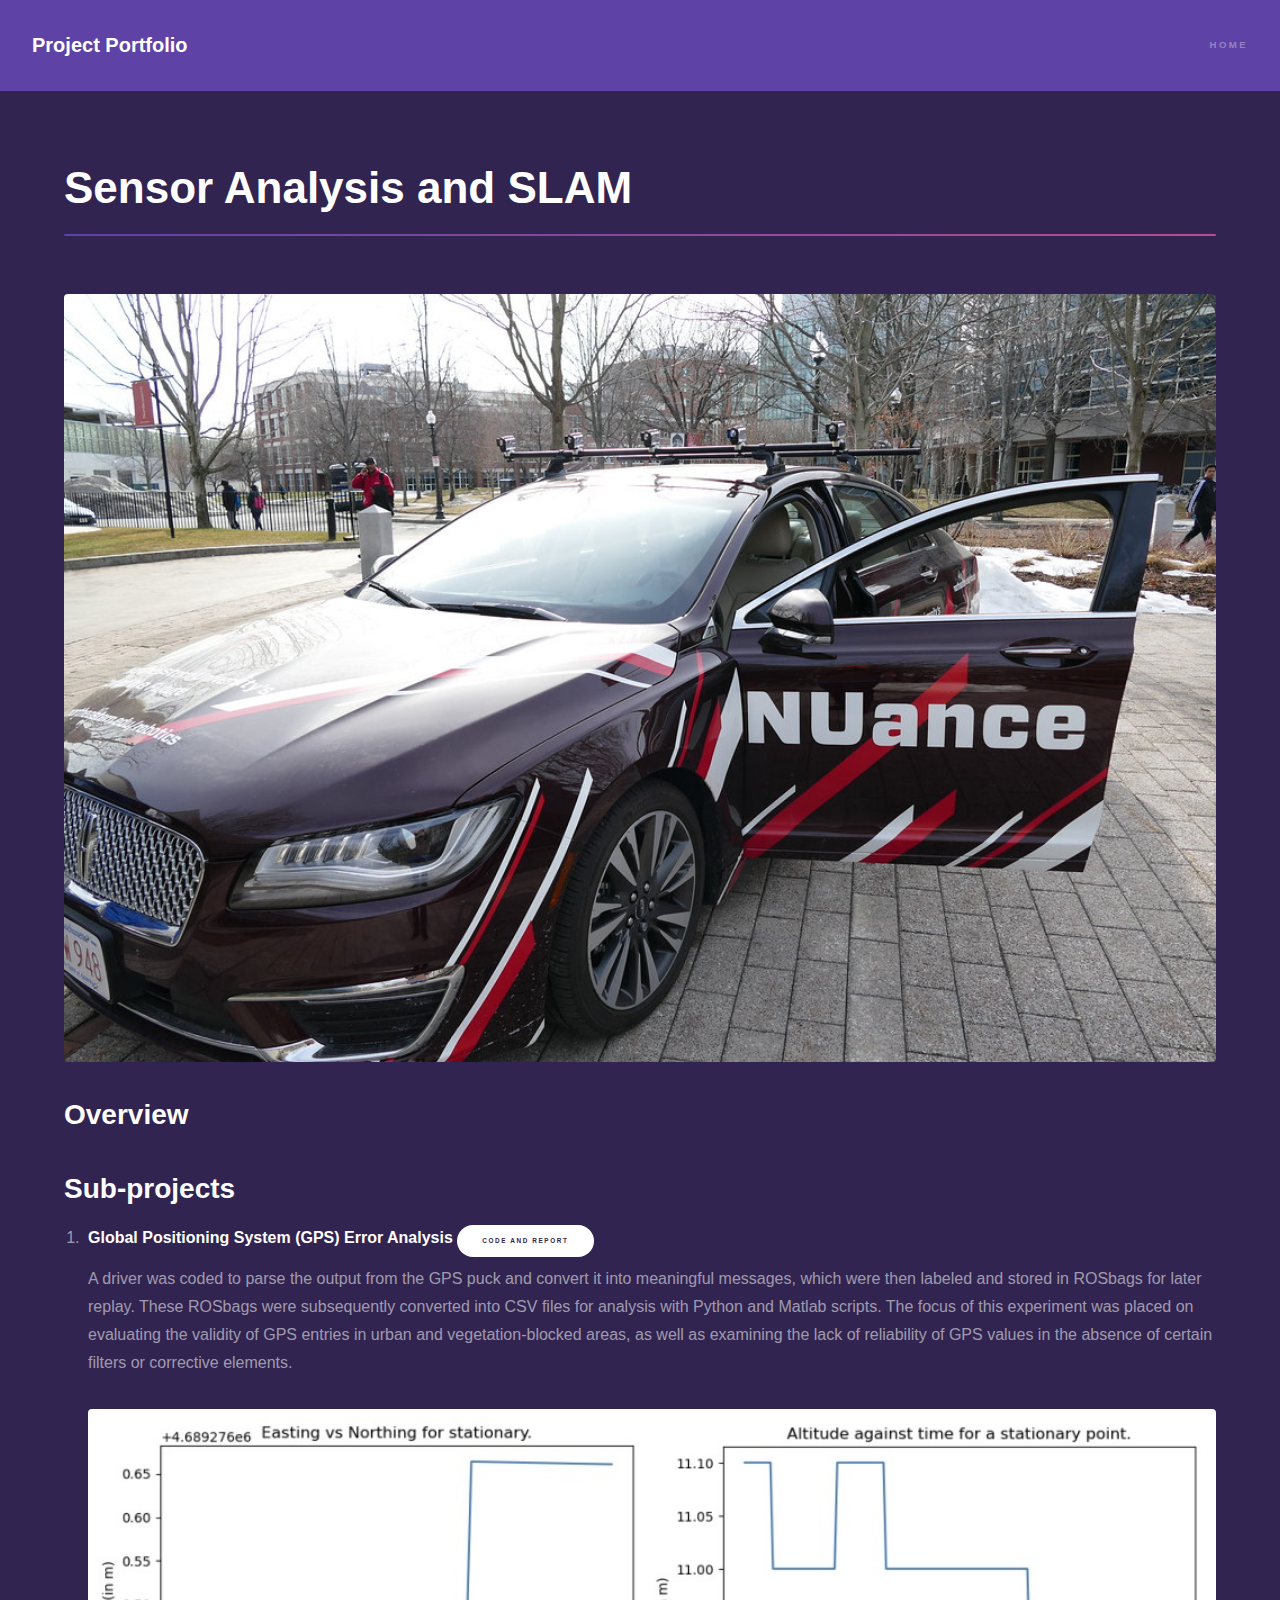
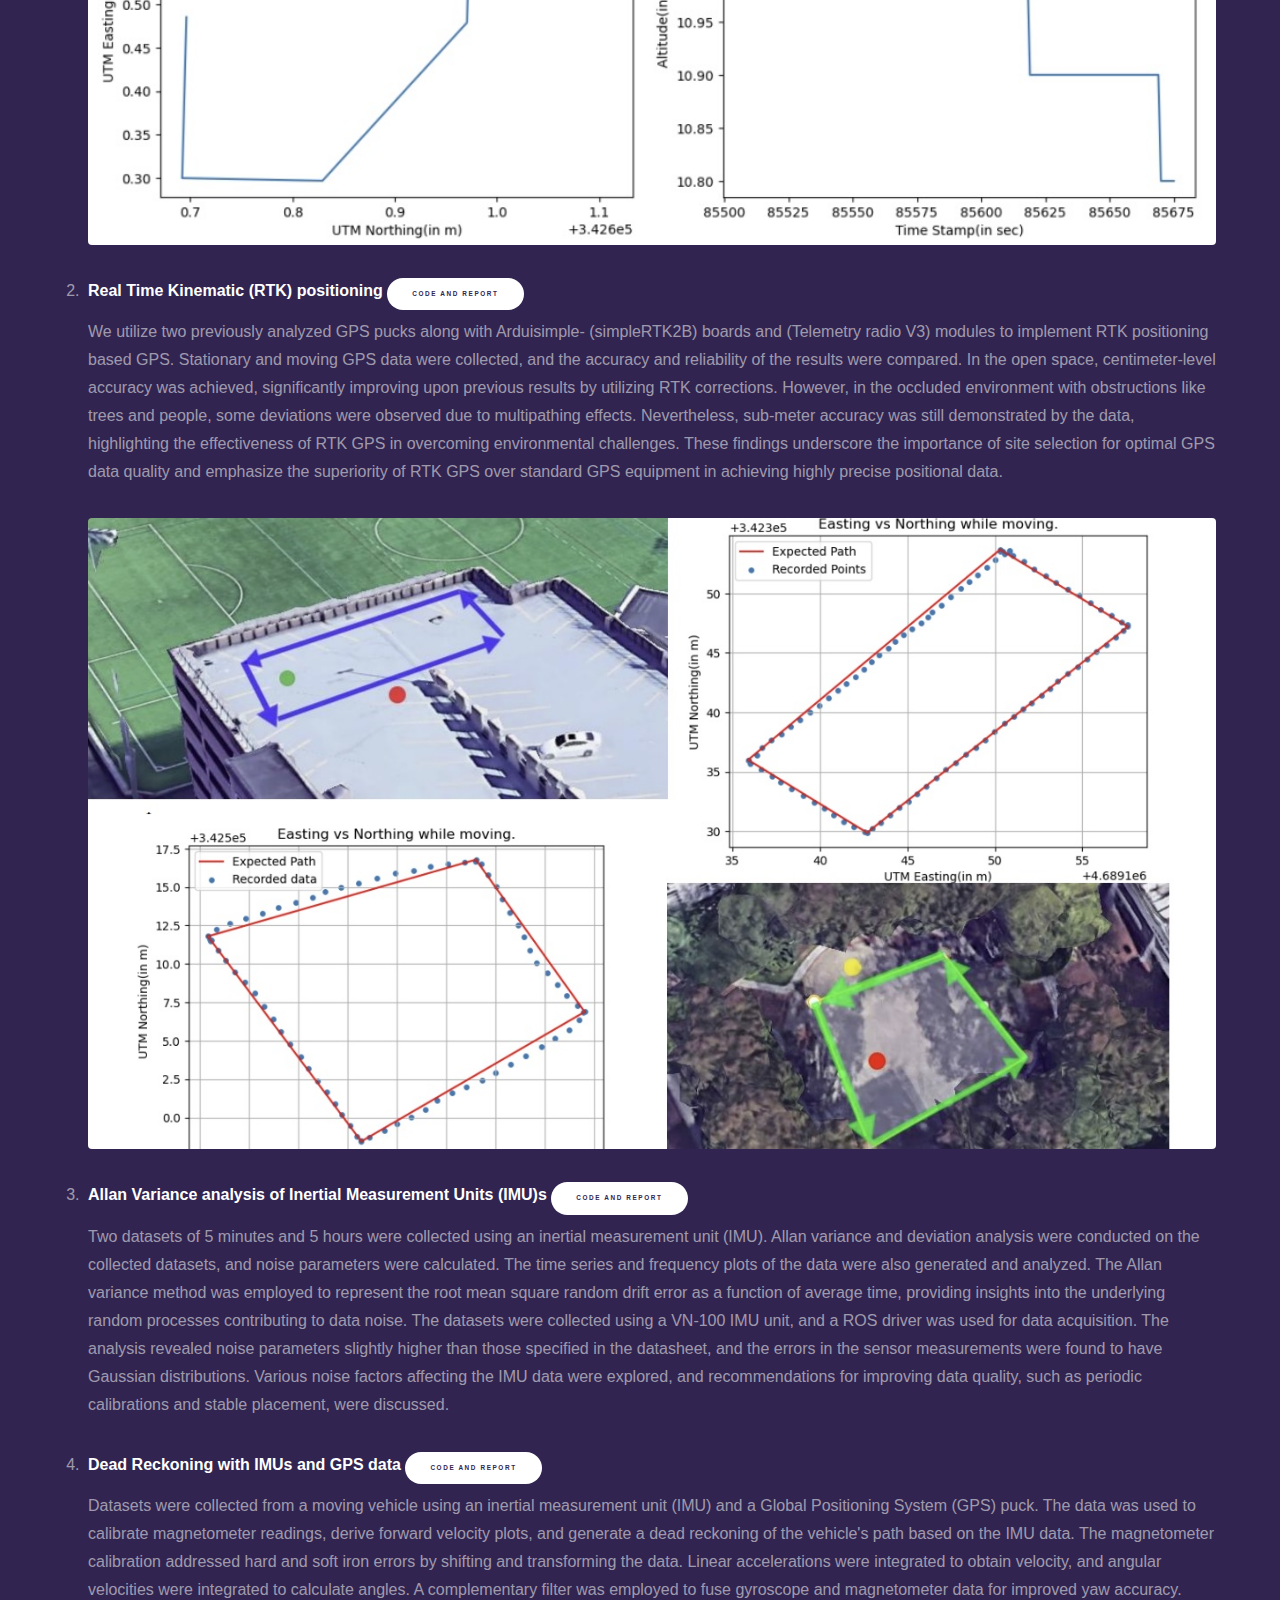
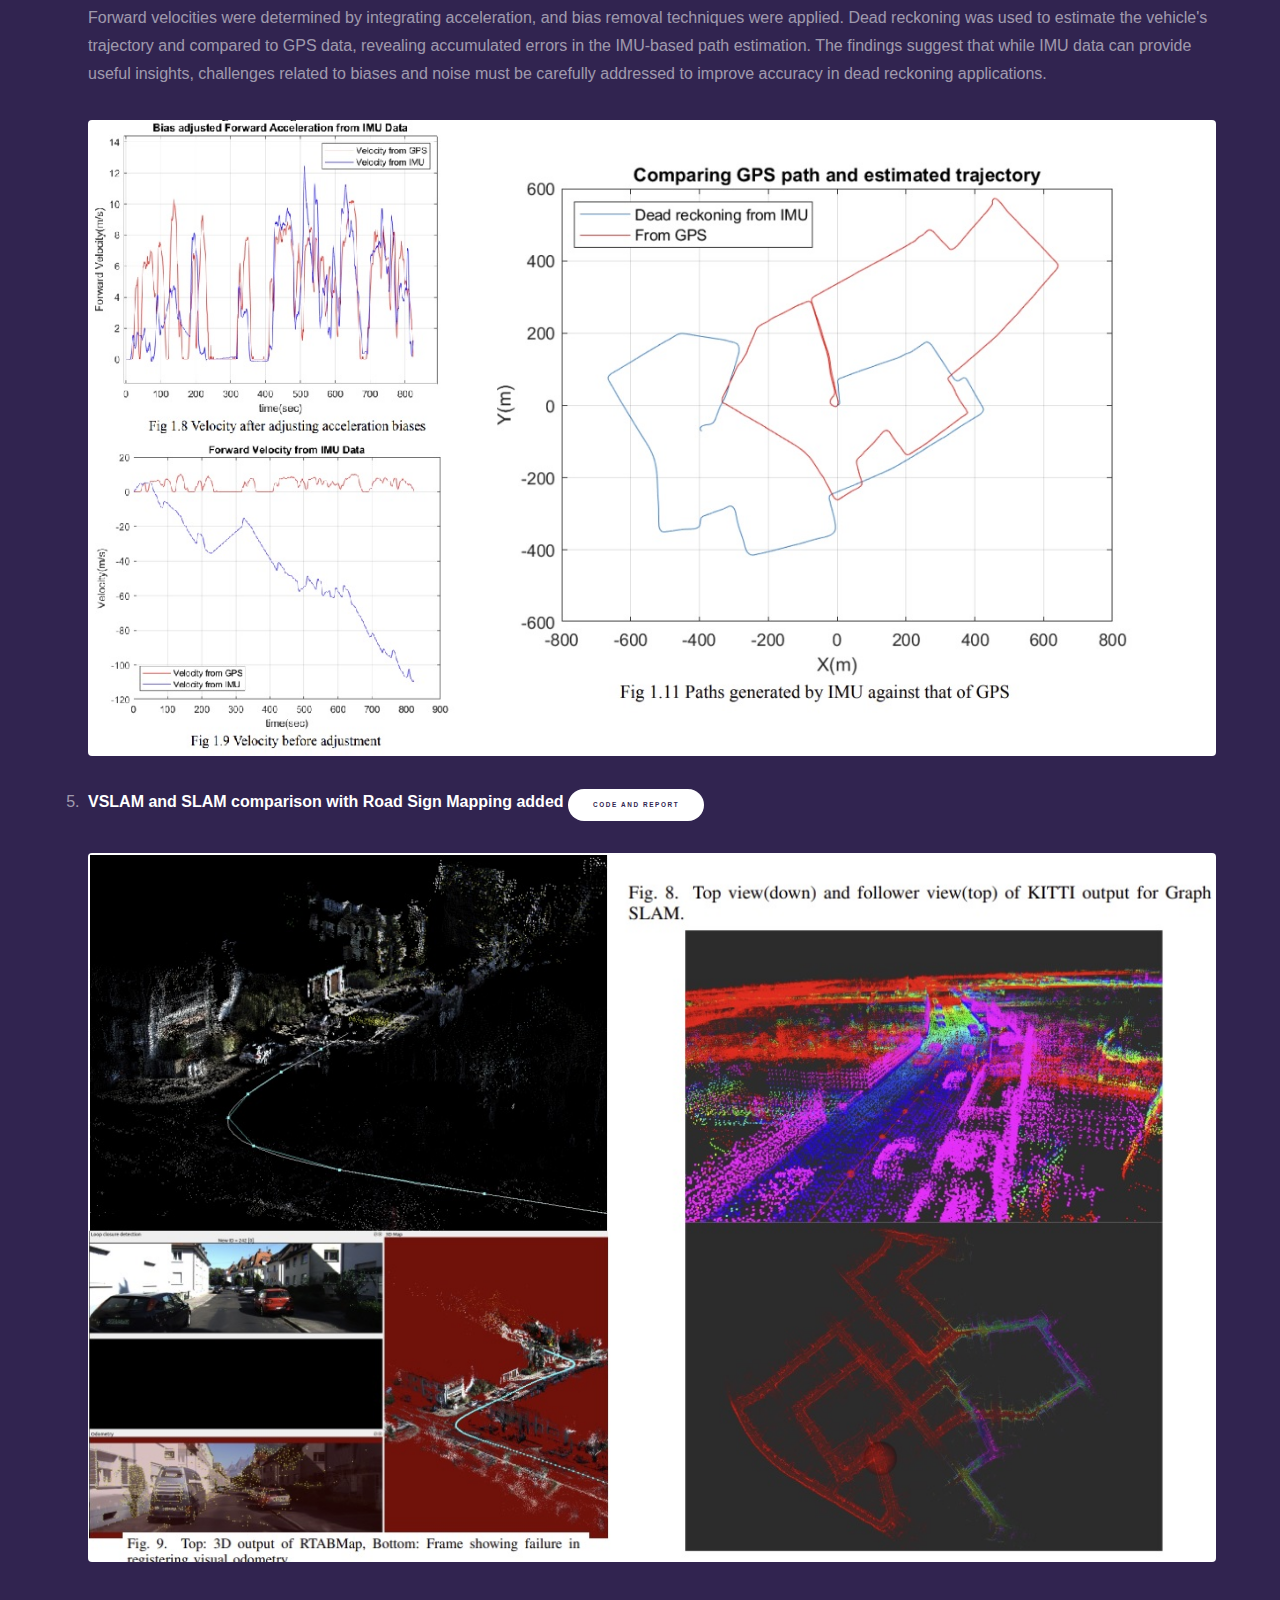
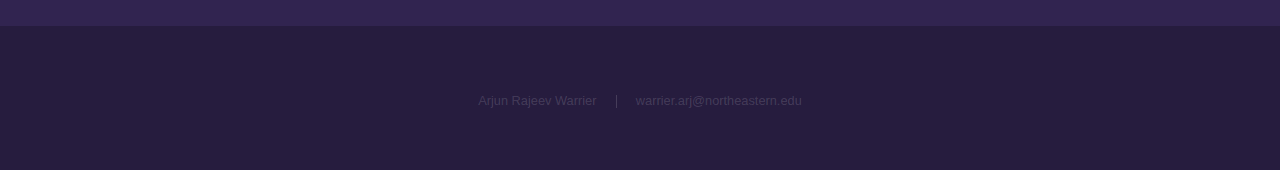
==== commit 7d9a34e7: "Add files via upload" ====
--- a/1.html
+++ b/1.html
@@ -31,30 +31,46 @@
 					<section id="main" class="wrapper">
 						<div class="inner">
 							<h1 class="major">Sensor Analysis and SLAM</h1>
-							<span class="image fit"><img src="images/5_1.jpg" alt="" /></span>
-							<h2>Project Overview</h2>
-							<p>In this multifaceted project revolving around computer vision and perception for self-driving cars, I extensively engaged with deep learning techniques to develop several prototype solutions essential for autonomous vehicle operations. Here is a detailed summary of the various sub-projects I have successfully completed:</p>
+							<span class="image fit"><img src="images/1_0.jpg" alt="" /></span>
+							<h2>Overview</h2>
+							<p>
+								
+							</p>
 
 							<!-- Sub-projects -->
 							<h2>Sub-projects</h2>
 							<ol>
 								<li>
-									<h4>Road Segmentation</h4>
-									<p>Utilized fully convolutional networks and experimented with different up-sampling methods including transposed convolutions to create a model capable of road segmentation. The model utilized the backbone network VGG-net, demonstrating promising results on a baseline dataset.</p>
+
+									<h4>Global Positioning System (GPS) Error Analysis&nbsp;<a href="https://github.com/warrier-arj/Sensor-Analysis/tree/main/GPS%20Puck%20Error%20Analysis" class="button primary small" ><span class="label">Code and Report</span></a></h4>
+									<p>A driver was coded to parse the output from the GPS puck and convert it into meaningful messages, which were then labeled and stored in ROSbags for later replay. These ROSbags were subsequently converted into CSV files for analysis with Python and Matlab scripts. The focus of this experiment was placed on evaluating the validity of GPS entries in urban and vegetation-blocked areas, as well as examining the lack of reliability of GPS values in the absence of certain filters or corrective elements.
+									</p>
+									<span class="image fit"><img src="images/1_1.jpg" alt="" /></span>
 								</li>
 								<li>
-									<h4>2D Object Detection</h4>
-									<p>Incorporated the YOLO algorithm in a deep learning network to achieve 2D object detection, with special attention to various traffic scenarios. The project involved working with anchor boxes, intersection over union (IoU), and bounding box predictions to identify and locate objects in a given cell using different stages of the YOLO algorithm.</li>
+									<h4>Real Time Kinematic (RTK) positioning&nbsp;<a href="https://github.com/warrier-arj/Sensor-Analysis/tree/main/RTK%20GPS%20Analysis" class="button primary small" ><span class="label">Code and Report</span></a>
+									</h4>
+									<p>We utilize two previously analyzed GPS pucks along with Arduisimple- (simpleRTK2B) boards and (Telemetry radio V3) modules to implement RTK positioning based GPS.  Stationary and moving GPS data were collected, and the accuracy and reliability of the results were compared. In the open space, centimeter-level accuracy was achieved, significantly improving upon previous results by utilizing RTK corrections. However, in the occluded environment with obstructions like trees and people, some deviations were observed due to multipathing effects. Nevertheless, sub-meter accuracy was still demonstrated by the data, highlighting the effectiveness of RTK GPS in overcoming environmental challenges. These findings underscore the importance of site selection for optimal GPS data quality and emphasize the superiority of RTK GPS over standard GPS equipment in achieving highly precise positional data.</p>
+									<span class="image fit"><img src="images/1_2.jpg" alt="" /></span>
 								<li>
-									<h4>Multi-Task Learning</h4>
-									<p>Developed a multi-task learning solution targeting depth estimation and semantic segmentation. In this phase, I delved into constant depth features and object segmentation within street view images using the cityscapes dataset. This involved the innovative use of an M10 attention network, which showcased the utility of merge filters and attention modules in object recognition and location prediction.</li>
+									<h4>Allan Variance analysis of Inertial Measurement Units (IMU)s&nbsp;<a href="https://github.com/warrier-arj/Sensor-Analysis/tree/main/Allan%20Variance%20Analysis" class="button primary small" ><span class="label">Code and Report</span></a></h4>
+									<p>Two datasets of 5 minutes and 5 hours were collected using an inertial measurement unit (IMU). Allan variance and deviation analysis were conducted on the collected datasets, and noise parameters were calculated. The time series and frequency plots of the data were also generated and analyzed. The Allan variance method was employed to represent the root mean square random drift error as a function of average time, providing insights into the underlying random processes contributing to data noise. The datasets were collected using a VN-100 IMU unit, and a ROS driver was used for data acquisition. The analysis revealed noise parameters slightly higher than those specified in the datasheet, and the errors in the sensor measurements were found to have Gaussian distributions. Various noise factors affecting the IMU data were explored, and recommendations for improving data quality, such as periodic calibrations and stable placement, were discussed.
+									</p>
+									
 								<li>
-									<h4>3D Object Detection</h4>
-									<p>Built a 3D object detection system utilizing deep learning techniques trained on the Lyft dataset from the 3D object detection challenge. The system leveraged feature pyramid networks and various loss functions, including focal and L1 losses, to facilitate the detection of cars, cyclists, and pedestrians in a 3D scene.</li>
-								<li>
-									<h4>Bird’s Eye View Visualization</h4>
-									<p>Implemented an advanced system for generating a bird's eye view of the environment through computer vision techniques. The project utilized the UNIT Access T technique, incorporating homography and inverse homography procedures to transform and refine images for a comprehensive aerial view. This involved learning homography matrix parameters with spatial transformers and applying them in a convolution network, emphasizing linear interpolation and matrix multiplications.</li>
-							</ol>
+									<h4>Dead Reckoning with IMUs and GPS data&nbsp;<a href="https://github.com/warrier-arj/Sensor-Analysis/tree/main/SLAM-VSLAM/src/analysis" class="button primary small" ><span class="label">Code and Report</span></a></h4>
+									<p>Datasets were collected from a moving vehicle using an inertial measurement unit (IMU) and a Global Positioning System (GPS) puck. The data was used to calibrate magnetometer readings, derive forward velocity plots, and generate a dead reckoning of the vehicle's path based on the IMU data. The magnetometer calibration addressed hard and soft iron errors by shifting and transforming the data. Linear accelerations were integrated to obtain velocity, and angular velocities were integrated to calculate angles. A complementary filter was employed to fuse gyroscope and magnetometer data for improved yaw accuracy. Forward velocities were determined by integrating acceleration, and bias removal techniques were applied. Dead reckoning was used to estimate the vehicle's trajectory and compared to GPS data, revealing accumulated errors in the IMU-based path estimation. The findings suggest that while IMU data can provide useful insights, challenges related to biases and noise must be carefully addressed to improve accuracy in dead reckoning applications.
+									</p>
+									<span class="image fit"><img src="images/1_3.jpg" alt="" /></span>
+									<li>
+										<h4>VSLAM and SLAM comparison with Road Sign Mapping added&nbsp;<a href="https://github.com/warrier-arj/Sensor-Analysis/tree/main/Dead%20Reckoning%20(Sensor%20Fusion%20and%20comparison%20with%20GPS)" class="button primary small" ><span class="label">Code and Report</span></a></h4>
+										<p>
+											
+										</p>
+										<span class="image fit"><img src="images/1_5.jpg" alt="" /></span>
+									</li>
+								
+								</ol>
 
 							<!-- Add more sub-project descriptions in a similar manner -->
 
